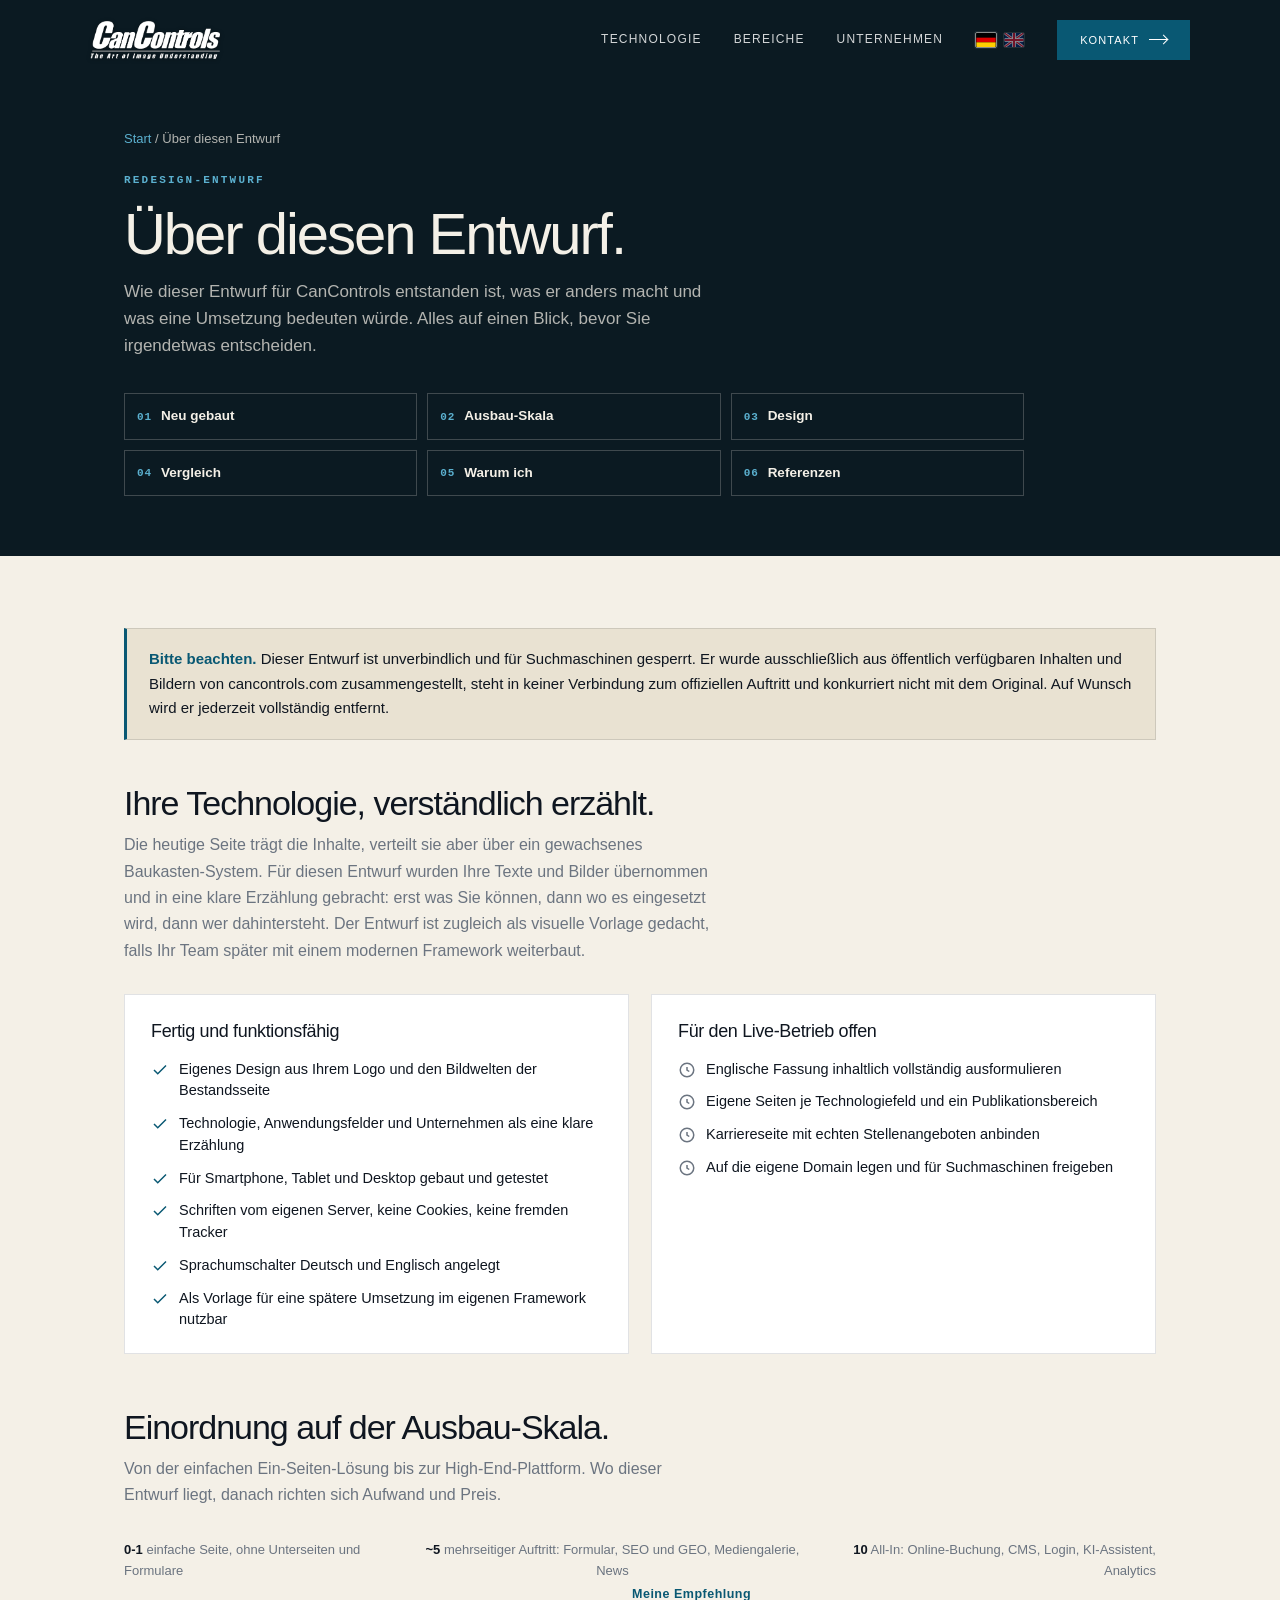
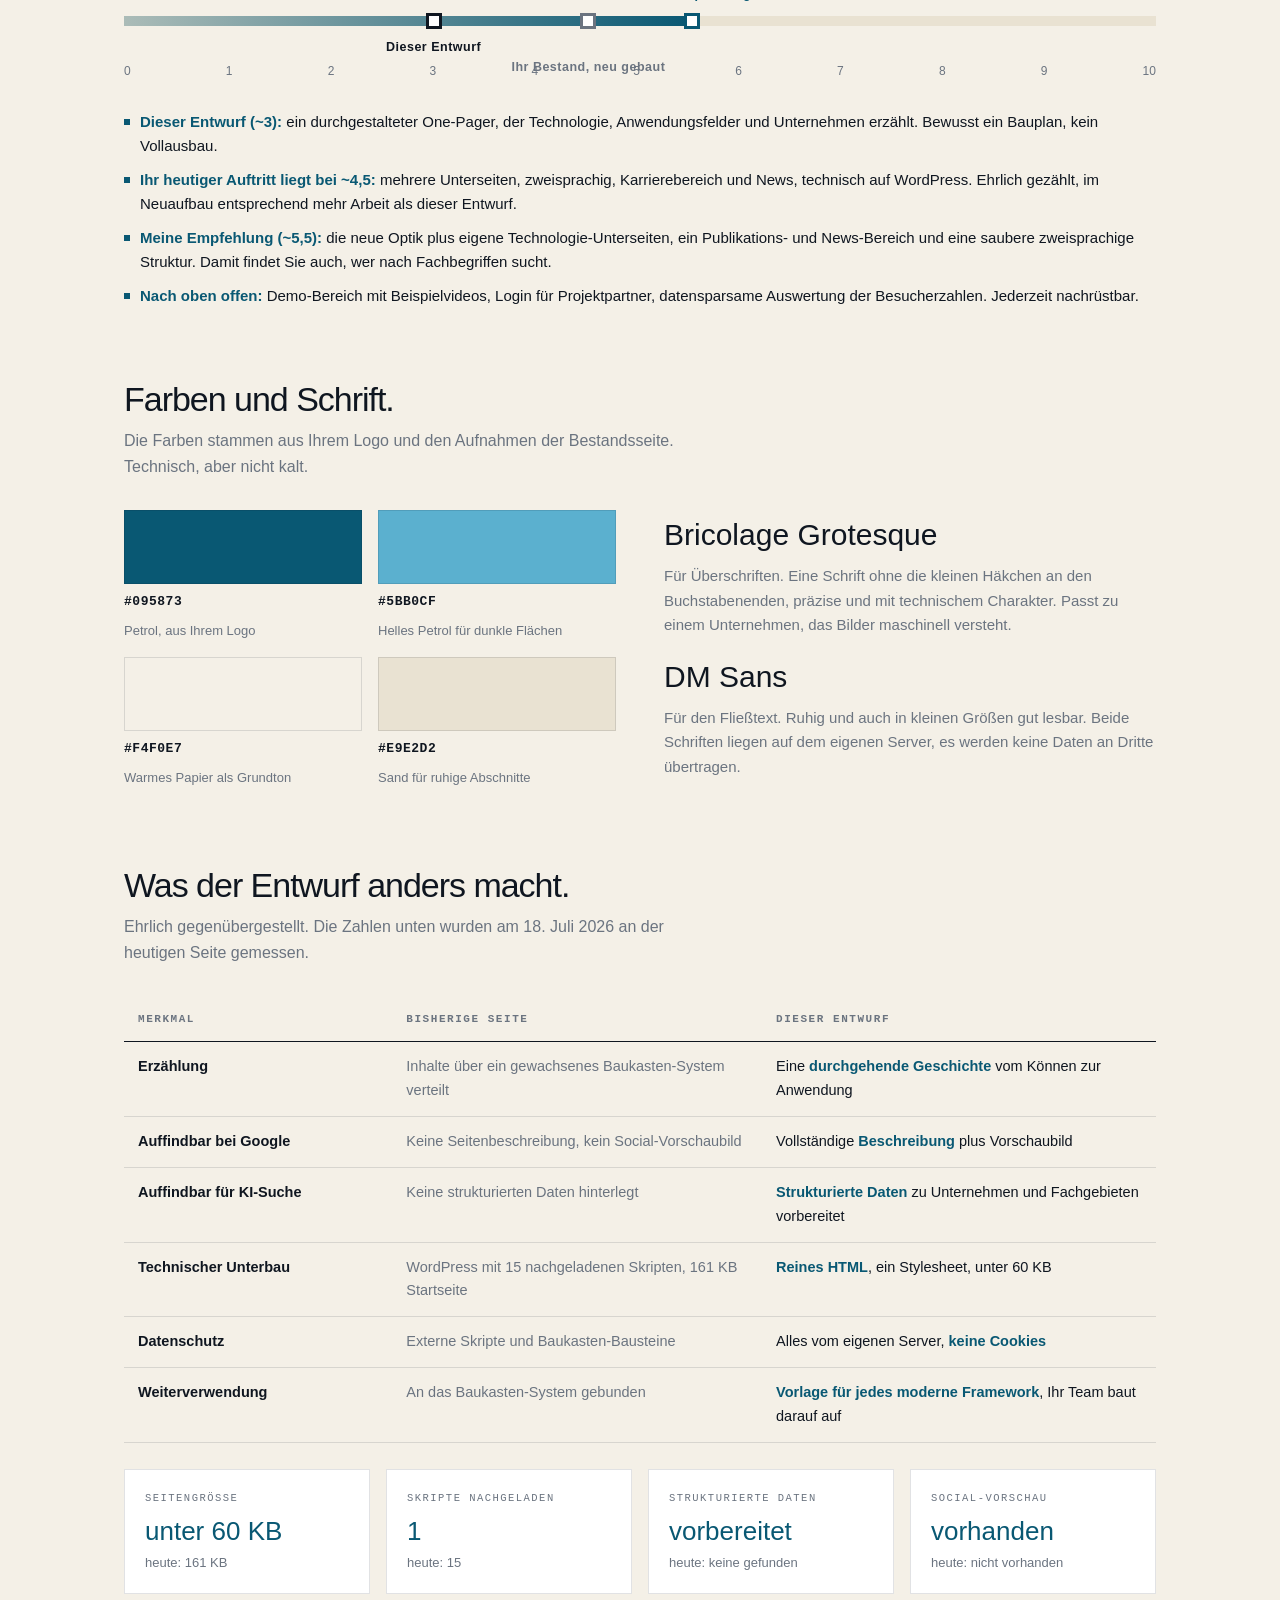
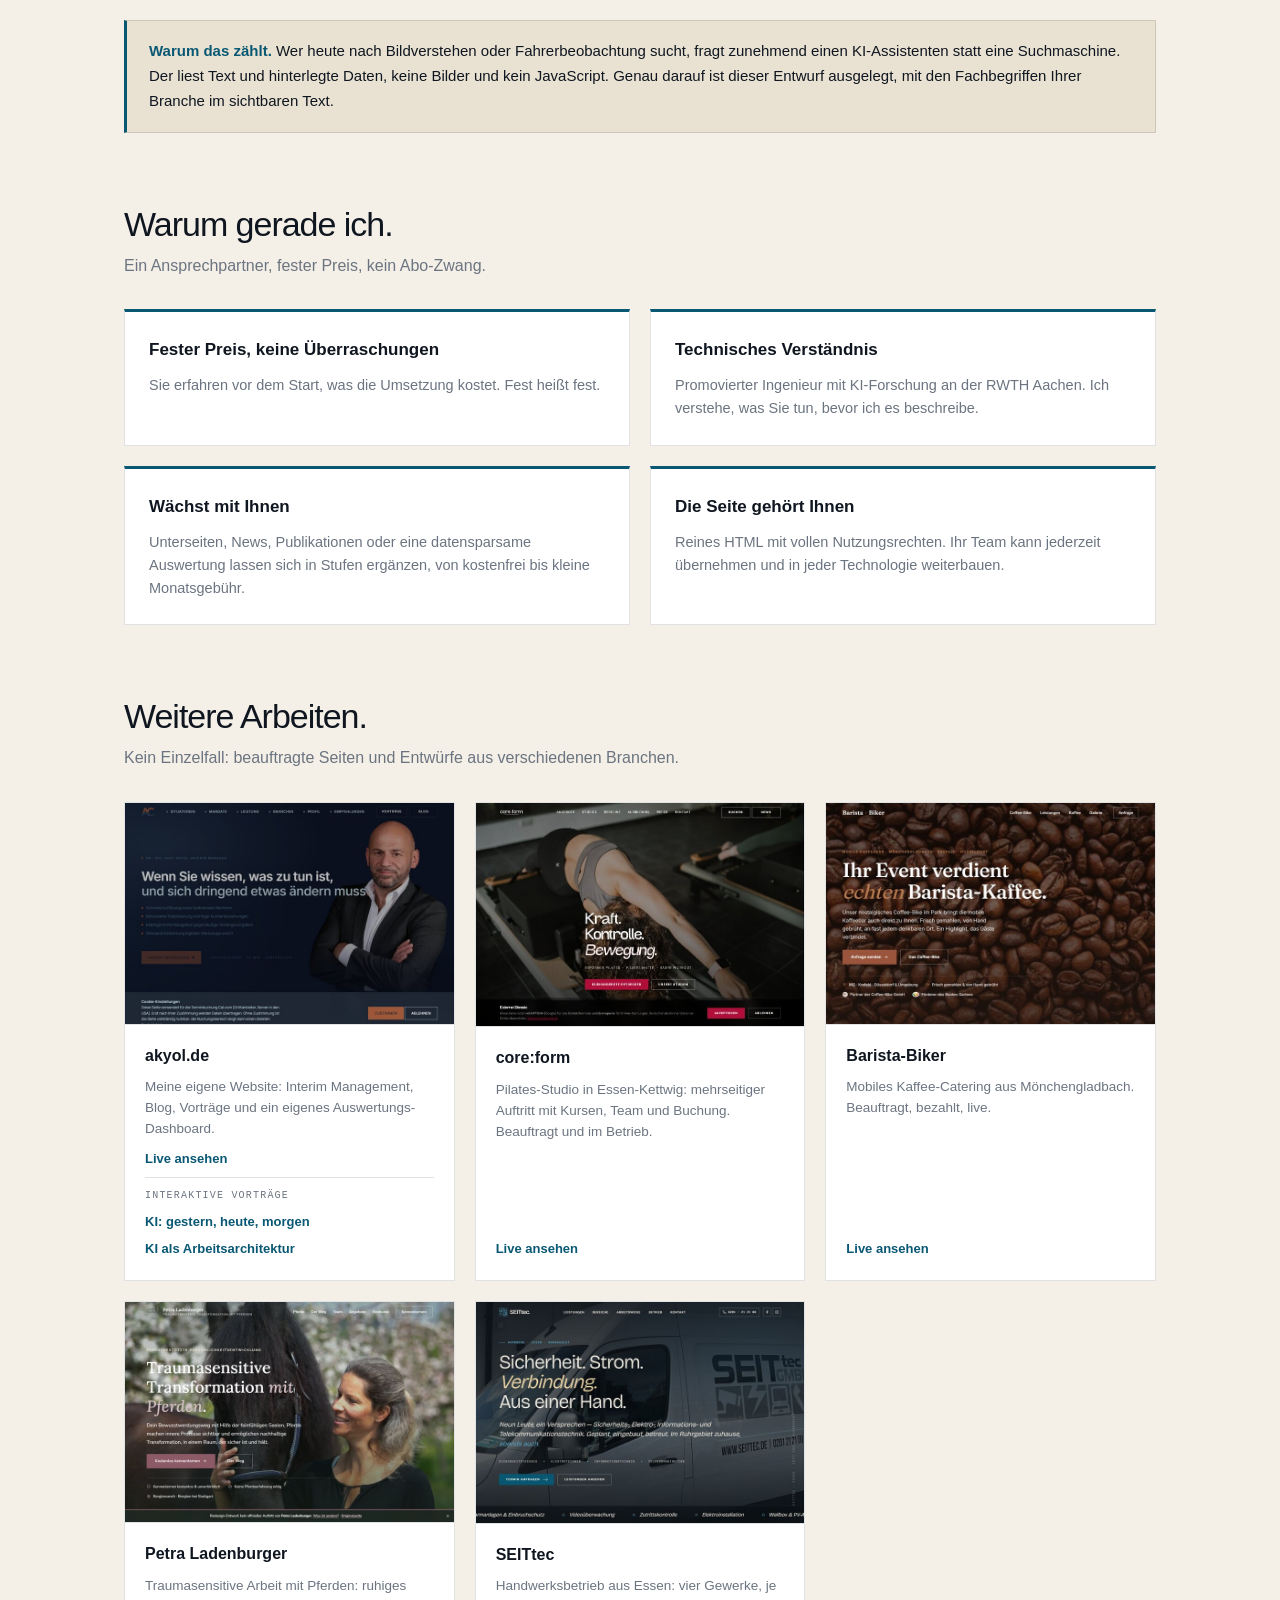
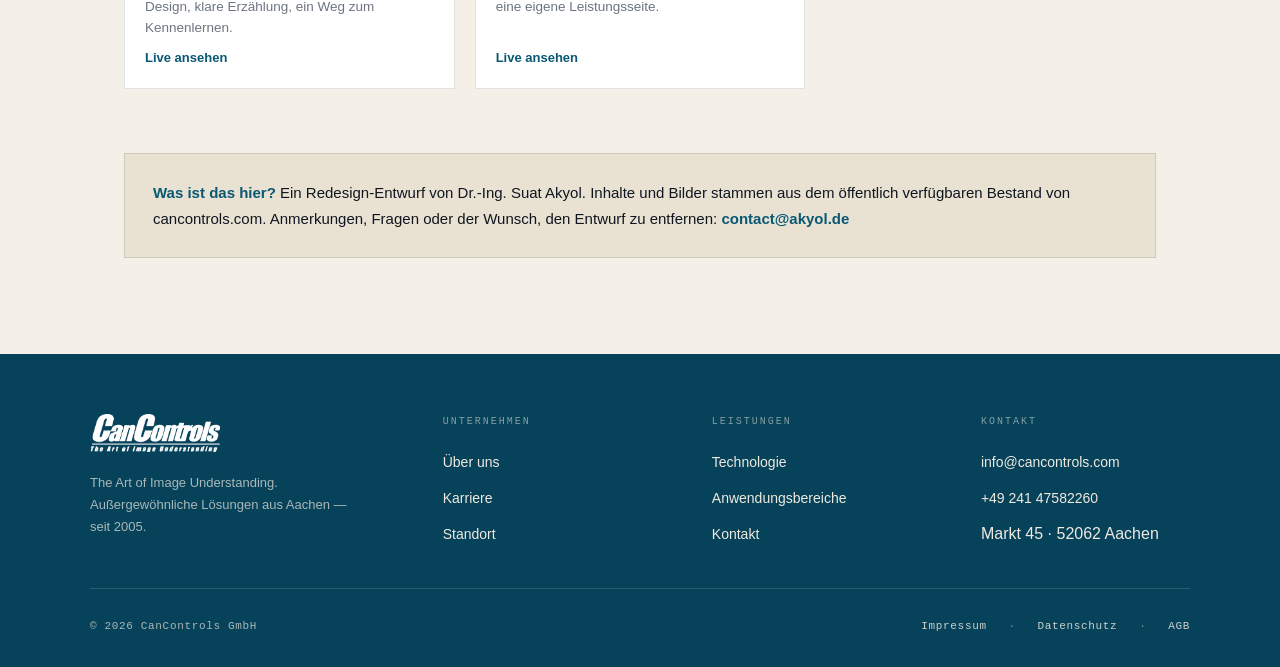
==== hinweise.html @ 99bdf239 "hinweise.html nach Kit-Standard im CanControls-Design; CSS aus index.html nach css/site.css ausgelag" ====
<!doctype html>
<html lang="de">
<head>
<meta charset="utf-8" />
<meta name="viewport" content="width=device-width, initial-scale=1" />
<title>Über diesen Entwurf · CanControls</title>
<meta name="robots" content="noindex, nofollow">
<link rel="icon" type="image/jpeg" href="media/CC-Logo-klein.jpg" />


<link rel="stylesheet" href="css/site.css">

<style>
/* ============================================================
   HINWEISSEITE (Kit-Standard: Demonstrator-Hinweise.md)
   Mini-ToC, Ausbau-Skala, Design-System, Vergleich, Referenzen
   ============================================================ */
.h-sub{background:#0B1A22;color:#F4F0E7;padding:128px 0 60px}
.h-sub__crumb{font-size:13px;color:rgba(244,240,231,.72);margin-bottom:16px}
.h-sub__crumb a{color:#5BB0CF;text-decoration:none}
.h-sub__crumb a:hover{text-decoration:underline}
.h-eyebrow{display:inline-block;font-family:'JetBrains Mono',ui-monospace,monospace;font-size:11px;font-weight:700;letter-spacing:.2em;text-transform:uppercase;color:#5BB0CF;margin-bottom:14px}
.h-sub h1{font-family:'Bricolage Grotesque',sans-serif;font-size:clamp(34px,5vw,58px);line-height:1.04;margin:0 0 14px;color:#F4F0E7}
.h-sub__lede{font-size:17px;line-height:1.6;color:rgba(244,240,231,.72);max-width:62ch;margin:0}
.toc{display:grid;grid-template-columns:repeat(3,1fr);gap:10px;margin-top:34px;max-width:900px}
.toc a{display:flex;align-items:center;gap:9px;border:1px solid rgba(244,240,231,.22);color:#F4F0E7;text-decoration:none;font-size:13.5px;font-weight:600;padding:11px 12px;transition:background .3s ease,border-color .3s ease}
.toc a:hover{background:rgba(255,255,255,.08);border-color:#5BB0CF}
.toc .num{font-family:'JetBrains Mono',ui-monospace,monospace;color:#5BB0CF;font-size:11px;font-weight:700;letter-spacing:.08em}
.toc-top{position:fixed;right:22px;bottom:74px;z-index:90;width:46px;height:46px;background:#0B1A22;border:1px solid rgba(244,240,231,.22);color:#fff;cursor:pointer;display:flex;align-items:center;justify-content:center;opacity:0;pointer-events:none;transition:opacity .3s ease}
.toc-top.show{opacity:1;pointer-events:auto}
.toc-top:hover{background:#095873}
.toc-top svg{width:18px;height:18px}

.h-body{background:#F4F0E7;padding:72px 0 96px}
.h-sec{max-width:1080px;margin:0 auto;padding:0 24px}
.h-sec + .h-sec{margin-top:72px}
.h-sec__head{font-family:'Bricolage Grotesque',sans-serif;font-size:clamp(24px,3.4vw,34px);line-height:1.12;color:#0F1620;margin:0 0 10px}
.h-sec__lede{color:#6B7480;max-width:66ch;margin:0 0 30px;line-height:1.65}
.note-box{border:1px solid rgba(15,22,32,.12);border-left:3px solid #095873;background:#E9E2D2;padding:18px 22px;font-size:15px;line-height:1.65;color:#0F1620}
.note-box b{color:#095873}

.h-cards{display:grid;grid-template-columns:1fr 1fr;gap:22px;margin-top:28px}
.h-card{background:#fff;border:1px solid rgba(15,22,32,.12);padding:26px 26px 22px}
.h-card h3{font-family:'Bricolage Grotesque',sans-serif;font-size:18px;color:#0F1620;margin:0 0 16px}
.chk{list-style:none;margin:0;padding:0;display:flex;flex-direction:column;gap:11px;font-size:14.5px;line-height:1.5;color:#0F1620}
.chk li{display:flex;gap:10px;align-items:flex-start}
.chk svg{flex:none;width:18px;height:18px;margin-top:2px}
.chk .ok{color:#095873}
.chk .todo{color:#6B7480}

/* Ausbau-Skala */
.scale{margin-top:54px}
.scale__caps{display:flex;justify-content:space-between;gap:14px;font-size:13px;color:#6B7480;margin-bottom:14px}
.scale__caps .mid{text-align:center}
.scale__caps .end{text-align:right}
.scale__caps b{color:#0F1620}
.scale__track{position:relative;height:10px;background:#E9E2D2;margin:34px 0 6px}
.scale__fill{position:absolute;left:0;top:0;bottom:0;background:linear-gradient(90deg,rgba(9,88,115,.28),#095873)}
.scale__mk{position:absolute;top:50%}
.scale__mk i{position:absolute;left:0;top:0;transform:translate(-50%,-50%);width:16px;height:16px;background:#fff;border:3px solid #0F1620}
.scale__mk--rec i{border-color:#095873}
.scale__lab{position:absolute;left:0;transform:translateX(-50%);white-space:nowrap;font-size:12.5px;font-weight:700;letter-spacing:.04em}
.scale__mk--now .scale__lab{top:16px;color:#0F1620}
.scale__mk--ist .scale__lab{top:36px;color:#6B7480}
.scale__mk--rec .scale__lab{bottom:16px;color:#095873}
.scale__nums{display:flex;justify-content:space-between;font-size:12px;color:#6B7480;margin-top:36px}
.scale__why{list-style:none;margin:28px 0 0;padding:0;display:flex;flex-direction:column;gap:10px;font-size:15px;line-height:1.6;color:#0F1620}
.scale__why li{padding-left:16px;position:relative}
.scale__why li::before{content:"";position:absolute;left:0;top:.62em;width:6px;height:6px;background:#095873}
.scale__why b{color:#095873}

/* Design-System */
.ds{display:grid;grid-template-columns:1fr 1fr;gap:48px;align-items:start}
.ds__sw{display:grid;grid-template-columns:1fr 1fr;gap:16px}
.ds__c{display:flex;flex-direction:column;gap:7px;font-size:13px}
.ds__chip{height:74px;border:1px solid rgba(15,22,32,.12)}
.ds__c .hex{font-family:'JetBrains Mono',ui-monospace,monospace;font-weight:700;color:#0F1620;letter-spacing:.04em}
.ds__c .nm{color:#6B7480}
.ds__type p{margin:0 0 14px;color:#6B7480;line-height:1.65;font-size:15px}
.ds__type .spec{font-family:'Bricolage Grotesque',sans-serif;font-size:30px;color:#0F1620;margin-bottom:4px}

/* Vergleichstabelle */
.cmp{width:100%;border-collapse:collapse;margin-top:8px;font-size:14.5px}
.cmp th,.cmp td{text-align:left;padding:13px 14px;border-bottom:1px solid rgba(15,22,32,.12);vertical-align:top}
.cmp thead th{font-family:'JetBrains Mono',ui-monospace,monospace;font-size:11px;letter-spacing:.14em;text-transform:uppercase;color:#6B7480;border-bottom:1px solid #0F1620}
.cmp td:first-child{font-weight:700;color:#0F1620;width:26%}
.cmp .alt{color:#6B7480}
.cmp .neu{color:#0F1620}
.cmp .neu b{color:#095873}

/* Metriken */
.metrics{display:grid;grid-template-columns:repeat(4,1fr);gap:16px;margin-top:26px}
.metric{background:#fff;border:1px solid rgba(15,22,32,.12);padding:20px}
.metric .lbl{font-family:'JetBrains Mono',ui-monospace,monospace;font-size:10.5px;letter-spacing:.14em;text-transform:uppercase;color:#6B7480;margin-bottom:10px}
.metric .val{font-family:'Bricolage Grotesque',sans-serif;font-size:26px;color:#095873;line-height:1.1}
.metric .old{font-size:13px;color:#6B7480;margin-top:6px}

/* Warum ich */
.why{display:grid;grid-template-columns:repeat(2,1fr);gap:20px;margin-top:26px}
.why__c{background:#fff;border:1px solid rgba(15,22,32,.12);border-top:3px solid #095873;padding:24px}
.why__c h4{font-family:'Bricolage Grotesque',sans-serif;font-size:17px;color:#0F1620;margin:0 0 10px}
.why__c p{margin:0;font-size:14.5px;line-height:1.6;color:#6B7480}

/* Referenz-Riege */
.refs{display:grid;grid-template-columns:repeat(3,1fr);gap:20px;margin-top:26px}
.ref{background:#fff;border:1px solid rgba(15,22,32,.12);display:flex;flex-direction:column;overflow:hidden}
.ref__shot{display:block;width:100%;height:auto;border-bottom:1px solid rgba(15,22,32,.12)}
.ref__body{padding:18px 20px 20px;display:flex;flex-direction:column;gap:8px;flex:1}
.ref__body h4{font-family:'Bricolage Grotesque',sans-serif;font-size:16px;color:#0F1620;margin:0}
.ref__body p{margin:0;font-size:13.5px;line-height:1.55;color:#6B7480;flex:1}
.ref__body a{font-size:13px;font-weight:700;color:#095873;text-decoration:none}
.ref__body a:hover{text-decoration:underline}
.ref__extra{border-top:1px solid rgba(15,22,32,.12);padding-top:10px;display:flex;flex-direction:column;gap:6px}
.ref__extra .lbl{font-family:'JetBrains Mono',ui-monospace,monospace;font-size:10px;letter-spacing:.12em;text-transform:uppercase;color:#6B7480}

.h-end{margin-top:64px;border:1px solid rgba(15,22,32,.12);background:#E9E2D2;padding:26px 28px;font-size:15px;line-height:1.7;color:#0F1620}
.h-end b{color:#095873}
.h-end a{color:#095873;font-weight:700}

@media(max-width:860px){
  .toc{grid-template-columns:1fr 1fr}
  .h-cards,.ds,.why{grid-template-columns:1fr}
  .metrics{grid-template-columns:1fr 1fr}
  .refs{grid-template-columns:1fr}
  .scale__caps{flex-direction:column;gap:5px}
  .scale__caps .mid,.scale__caps .end{text-align:left}
  .cmp{font-size:13.5px}
  .cmp td:first-child{width:34%}
}
</style>
</head>
<body data-screen-label="CanControls Home">

<a class="skip-link" href="#main">Zum Inhalt springen</a>

<!-- ============ NAV ============ -->
<header class="nav" id="nav" role="banner">
  <div class="nav__inner">
    <a class="nav__brand" href="#top" aria-label="CanControls Startseite">
      <img src="media/CCLogo.png" alt="CanControls" />
    </a>
    <nav class="nav__links" aria-label="Hauptnavigation">
      <a href="#technologie">Technologie</a>
      <a href="#bereiche">Bereiche</a>
      <a href="#unternehmen">Unternehmen</a>
      <span class="nav__lang">
        <button type="button" class="nav__flag is-active" aria-pressed="true" aria-label="Deutsch">
          <svg viewBox="0 0 22 16" aria-hidden="true"><rect width="22" height="16" fill="#000"/><rect y="5.33" width="22" height="5.34" fill="#DD0000"/><rect y="10.67" width="22" height="5.33" fill="#FFCE00"/></svg>
        </button>
        <button type="button" class="nav__flag" aria-pressed="false" aria-label="English">
          <svg viewBox="0 0 22 16" aria-hidden="true"><defs><clipPath id="gb-d"><rect width="22" height="16"/></clipPath></defs><g clip-path="url(#gb-d)"><rect width="22" height="16" fill="#012169"/><path d="M0 0 L22 16 M22 0 L0 16" stroke="#fff" stroke-width="3"/><path d="M0 0 L22 16 M22 0 L0 16" stroke="#C8102E" stroke-width="1.6"/><path d="M11 0 V16 M0 8 H22" stroke="#fff" stroke-width="4"/><path d="M11 0 V16 M0 8 H22" stroke="#C8102E" stroke-width="2.4"/></g></svg>
        </button>
      </span>
      <a class="btn btn--accent nav__cta-btn" href="#kontakt">Kontakt <span class="btn__arrow" aria-hidden="true"></span></a>
    </nav>
    <button class="nav__burger" id="burger" aria-label="Menü öffnen" aria-expanded="false" aria-controls="mobile-menu">
      <span></span><span></span><span></span>
    </button>
  </div>
</header>

<!-- mobile menu -->
<aside class="nav__mobile" id="mobile-menu" aria-hidden="true">
  <div class="nav__mobile-body">
    <nav class="nav__mobile-links" aria-label="Mobile Navigation">
      <a href="#technologie"><span class="nav__mobile-no">01</span><span class="nav__mobile-lbl">Technologie</span></a>
      <a href="#bereiche"><span class="nav__mobile-no">02</span><span class="nav__mobile-lbl">Bereiche</span></a>
      <a href="#unternehmen"><span class="nav__mobile-no">03</span><span class="nav__mobile-lbl">Unternehmen</span></a>
      <a href="#kontakt"><span class="nav__mobile-no">04</span><span class="nav__mobile-lbl">Kontakt</span></a>
    </nav>
    <div class="nav__mobile-meta">
      <a href="mailto:info@cancontrols.com" class="nav__mobile-icon" aria-label="E-Mail an info@cancontrols.com">
        <svg viewBox="0 0 24 24" fill="none" stroke="currentColor" stroke-width="1.5" stroke-linecap="square" stroke-linejoin="miter" aria-hidden="true">
          <rect x="3" y="5" width="18" height="14"/>
          <polyline points="3 5 12 13 21 5"/>
        </svg>
      </a>
      <a href="tel:+4924147582260" class="nav__mobile-icon" aria-label="Anruf +49 241 47582260">
        <svg viewBox="0 0 24 24" fill="none" stroke="currentColor" stroke-width="1.5" stroke-linecap="square" stroke-linejoin="miter" aria-hidden="true">
          <path d="M5 3h4l2 5-3 2c1 3 3 5 6 6l2-3 5 2v4c0 1-1 2-2 2C9 21 3 15 3 5c0-1 1-2 2-2z"/>
        </svg>
      </a>
      <button type="button" class="nav__mobile-flag is-active" aria-pressed="true" aria-label="Deutsch">
        <svg viewBox="0 0 22 16" aria-hidden="true"><rect width="22" height="16" fill="#000"/><rect y="5.33" width="22" height="5.34" fill="#DD0000"/><rect y="10.67" width="22" height="5.33" fill="#FFCE00"/></svg>
      </button>
      <button type="button" class="nav__mobile-flag" aria-pressed="false" aria-label="English">
        <svg viewBox="0 0 22 16" aria-hidden="true"><defs><clipPath id="gb-m"><rect width="22" height="16"/></clipPath></defs><g clip-path="url(#gb-m)"><rect width="22" height="16" fill="#012169"/><path d="M0 0 L22 16 M22 0 L0 16" stroke="#fff" stroke-width="3"/><path d="M0 0 L22 16 M22 0 L0 16" stroke="#C8102E" stroke-width="1.6"/><path d="M11 0 V16 M0 8 H22" stroke="#fff" stroke-width="4"/><path d="M11 0 V16 M0 8 H22" stroke="#C8102E" stroke-width="2.4"/></g></svg>
      </button>
    </div>
    <div class="nav__mobile-art" aria-hidden="true">
      <img src="media/Gesichtsanalyse.jpg" alt="" />
      <div class="nav__mobile-art__overlay"></div>
      <div class="nav__mobile-art__caption">
        <span class="nav__mobile-art__label">Aachen · seit 2005</span>
        <span class="nav__mobile-art__tagline">The Art of<br/><em>Image Understanding.</em></span>
      </div>
    </div>
  </div>
</aside>

<main id="main">

<section class="h-sub">
  <div class="h-sec">
    <p class="h-sub__crumb"><a href="index.html">Start</a> / Über diesen Entwurf</p>
    <span class="h-eyebrow">Redesign-Entwurf</span>
    <h1>Über diesen Entwurf.</h1>
    <p class="h-sub__lede">Wie dieser Entwurf für CanControls entstanden ist, was er anders macht und was eine Umsetzung bedeuten würde. Alles auf einen Blick, bevor Sie irgendetwas entscheiden.</p>
    <nav class="toc" aria-label="Inhalt dieser Seite">
        <a href="#neu"><span class="num">01</span>Neu gebaut</a>
        <a href="#skala"><span class="num">02</span>Ausbau-Skala</a>
        <a href="#design"><span class="num">03</span>Design</a>
        <a href="#vergleich"><span class="num">04</span>Vergleich</a>
        <a href="#warum"><span class="num">05</span>Warum ich</a>
        <a href="#referenzen"><span class="num">06</span>Referenzen</a>
    </nav>
  </div>
</section>

<div class="h-body">

  <section class="h-sec" id="neu" style="scroll-margin-top:90px">
    <div class="note-box" style="margin-bottom:44px">
      <b>Bitte beachten.</b> Dieser Entwurf ist unverbindlich und für Suchmaschinen gesperrt. Er wurde ausschließlich aus öffentlich verfügbaren Inhalten und Bildern von cancontrols.com zusammengestellt, steht in keiner Verbindung zum offiziellen Auftritt und konkurriert nicht mit dem Original. Auf Wunsch wird er jederzeit vollständig entfernt.
    </div>

    <h2 class="h-sec__head">Ihre Technologie, verständlich erzählt.</h2>
    <p class="h-sec__lede">Die heutige Seite trägt die Inhalte, verteilt sie aber über ein gewachsenes Baukasten-System. Für diesen Entwurf wurden Ihre Texte und Bilder übernommen und in eine klare Erzählung gebracht: erst was Sie können, dann wo es eingesetzt wird, dann wer dahintersteht. Der Entwurf ist zugleich als visuelle Vorlage gedacht, falls Ihr Team später mit einem modernen Framework weiterbaut.</p>

    <div class="h-cards">
      <div class="h-card">
        <h3>Fertig und funktionsfähig</h3>
        <ul class="chk">
            <li><svg class="ok" viewBox="0 0 24 24" fill="none" stroke="currentColor" stroke-width="2"><path d="M20 6L9 17l-5-5"/></svg>Eigenes Design aus Ihrem Logo und den Bildwelten der Bestandsseite</li>
            <li><svg class="ok" viewBox="0 0 24 24" fill="none" stroke="currentColor" stroke-width="2"><path d="M20 6L9 17l-5-5"/></svg>Technologie, Anwendungsfelder und Unternehmen als eine klare Erzählung</li>
            <li><svg class="ok" viewBox="0 0 24 24" fill="none" stroke="currentColor" stroke-width="2"><path d="M20 6L9 17l-5-5"/></svg>Für Smartphone, Tablet und Desktop gebaut und getestet</li>
            <li><svg class="ok" viewBox="0 0 24 24" fill="none" stroke="currentColor" stroke-width="2"><path d="M20 6L9 17l-5-5"/></svg>Schriften vom eigenen Server, keine Cookies, keine fremden Tracker</li>
            <li><svg class="ok" viewBox="0 0 24 24" fill="none" stroke="currentColor" stroke-width="2"><path d="M20 6L9 17l-5-5"/></svg>Sprachumschalter Deutsch und Englisch angelegt</li>
            <li><svg class="ok" viewBox="0 0 24 24" fill="none" stroke="currentColor" stroke-width="2"><path d="M20 6L9 17l-5-5"/></svg>Als Vorlage für eine spätere Umsetzung im eigenen Framework nutzbar</li>
        </ul>
      </div>
      <div class="h-card">
        <h3>Für den Live-Betrieb offen</h3>
        <ul class="chk">
            <li><svg class="todo" viewBox="0 0 24 24" fill="none" stroke="currentColor" stroke-width="2"><circle cx="12" cy="12" r="9"/><path d="M12 8v4l3 2"/></svg>Englische Fassung inhaltlich vollständig ausformulieren</li>
            <li><svg class="todo" viewBox="0 0 24 24" fill="none" stroke="currentColor" stroke-width="2"><circle cx="12" cy="12" r="9"/><path d="M12 8v4l3 2"/></svg>Eigene Seiten je Technologiefeld und ein Publikationsbereich</li>
            <li><svg class="todo" viewBox="0 0 24 24" fill="none" stroke="currentColor" stroke-width="2"><circle cx="12" cy="12" r="9"/><path d="M12 8v4l3 2"/></svg>Karriereseite mit echten Stellenangeboten anbinden</li>
            <li><svg class="todo" viewBox="0 0 24 24" fill="none" stroke="currentColor" stroke-width="2"><circle cx="12" cy="12" r="9"/><path d="M12 8v4l3 2"/></svg>Auf die eigene Domain legen und für Suchmaschinen freigeben</li>
        </ul>
      </div>
    </div>

    <div class="scale" id="skala" style="scroll-margin-top:90px">
      <h2 class="h-sec__head">Einordnung auf der Ausbau-Skala.</h2>
      <p class="h-sec__lede">Von der einfachen Ein-Seiten-Lösung bis zur High-End-Plattform. Wo dieser Entwurf liegt, danach richten sich Aufwand und Preis.</p>
      <div class="scale__caps">
        <span><b>0-1</b> einfache Seite, ohne Unterseiten und Formulare</span>
        <span class="mid"><b>~5</b> mehrseitiger Auftritt: Formular, SEO und GEO, Mediengalerie, News</span>
        <span class="end"><b>10</b> All-In: Online-Buchung, CMS, Login, KI-Assistent, Analytics</span>
      </div>
      <div class="scale__track">
        <div class="scale__fill" style="width:55%"></div>
        <div class="scale__mk scale__mk--now" style="left:30%"><i></i><span class="scale__lab">Dieser Entwurf</span></div>
        <div class="scale__mk scale__mk--ist" style="left:45%"><i style="border-color:#6B7480"></i><span class="scale__lab">Ihr Bestand, neu gebaut</span></div>
        <div class="scale__mk scale__mk--rec" style="left:55%"><i></i><span class="scale__lab">Meine Empfehlung</span></div>
      </div>
      <div class="scale__nums"><span>0</span><span>1</span><span>2</span><span>3</span><span>4</span><span>5</span><span>6</span><span>7</span><span>8</span><span>9</span><span>10</span></div>
      <ul class="scale__why">
        <li><b>Dieser Entwurf (~3):</b> ein durchgestalteter One-Pager, der Technologie, Anwendungsfelder und Unternehmen erzählt. Bewusst ein Bauplan, kein Vollausbau.</li>
        <li><b>Ihr heutiger Auftritt liegt bei ~4,5:</b> mehrere Unterseiten, zweisprachig, Karrierebereich und News, technisch auf WordPress. Ehrlich gezählt, im Neuaufbau entsprechend mehr Arbeit als dieser Entwurf.</li>
        <li><b>Meine Empfehlung (~5,5):</b> die neue Optik plus eigene Technologie-Unterseiten, ein Publikations- und News-Bereich und eine saubere zweisprachige Struktur. Damit findet Sie auch, wer nach Fachbegriffen sucht.</li>
        <li><b>Nach oben offen:</b> Demo-Bereich mit Beispielvideos, Login für Projektpartner, datensparsame Auswertung der Besucherzahlen. Jederzeit nachrüstbar.</li>
      </ul>
    </div>
  </section>

  <section class="h-sec" id="design" style="scroll-margin-top:90px">
    <h2 class="h-sec__head">Farben und Schrift.</h2>
    <p class="h-sec__lede">Die Farben stammen aus Ihrem Logo und den Aufnahmen der Bestandsseite. Technisch, aber nicht kalt.</p>
    <div class="ds">
      <div class="ds__sw">
          <div class="ds__c"><span class="ds__chip" style="background:#095873"></span><span class="hex">#095873</span><span class="nm">Petrol, aus Ihrem Logo</span></div>
          <div class="ds__c"><span class="ds__chip" style="background:#5BB0CF"></span><span class="hex">#5BB0CF</span><span class="nm">Helles Petrol für dunkle Flächen</span></div>
          <div class="ds__c"><span class="ds__chip" style="background:#F4F0E7"></span><span class="hex">#F4F0E7</span><span class="nm">Warmes Papier als Grundton</span></div>
          <div class="ds__c"><span class="ds__chip" style="background:#E9E2D2"></span><span class="hex">#E9E2D2</span><span class="nm">Sand für ruhige Abschnitte</span></div>
      </div>
      <div class="ds__type">
        <div class="spec">Bricolage Grotesque</div>
        <p>Für Überschriften. Eine Schrift ohne die kleinen Häkchen an den Buchstabenenden, präzise und mit technischem Charakter. Passt zu einem Unternehmen, das Bilder maschinell versteht.</p>
        <div class="spec" style="font-family:'DM Sans',sans-serif">DM Sans</div>
        <p>Für den Fließtext. Ruhig und auch in kleinen Größen gut lesbar. Beide Schriften liegen auf dem eigenen Server, es werden keine Daten an Dritte übertragen.</p>
      </div>
    </div>
  </section>

  <section class="h-sec" id="vergleich" style="scroll-margin-top:90px">
    <h2 class="h-sec__head">Was der Entwurf anders macht.</h2>
    <p class="h-sec__lede">Ehrlich gegenübergestellt. Die Zahlen unten wurden am 18. Juli 2026 an der heutigen Seite gemessen.</p>
    <table class="cmp">
      <thead><tr><th>Merkmal</th><th>Bisherige Seite</th><th>Dieser Entwurf</th></tr></thead>
      <tbody>
            <tr><td>Erzählung</td><td class="alt">Inhalte über ein gewachsenes Baukasten-System verteilt</td><td class="neu">Eine <b>durchgehende Geschichte</b> vom Können zur Anwendung</td></tr>
            <tr><td>Auffindbar bei Google</td><td class="alt">Keine Seitenbeschreibung, kein Social-Vorschaubild</td><td class="neu">Vollständige <b>Beschreibung</b> plus Vorschaubild</td></tr>
            <tr><td>Auffindbar für KI-Suche</td><td class="alt">Keine strukturierten Daten hinterlegt</td><td class="neu"><b>Strukturierte Daten</b> zu Unternehmen und Fachgebieten vorbereitet</td></tr>
            <tr><td>Technischer Unterbau</td><td class="alt">WordPress mit 15 nachgeladenen Skripten, 161 KB Startseite</td><td class="neu"><b>Reines HTML</b>, ein Stylesheet, unter 60 KB</td></tr>
            <tr><td>Datenschutz</td><td class="alt">Externe Skripte und Baukasten-Bausteine</td><td class="neu">Alles vom eigenen Server, <b>keine Cookies</b></td></tr>
            <tr><td>Weiterverwendung</td><td class="alt">An das Baukasten-System gebunden</td><td class="neu"><b>Vorlage für jedes moderne Framework</b>, Ihr Team baut darauf auf</td></tr>
      </tbody>
    </table>
    <div class="metrics">
          <div class="metric"><div class="lbl">Seitengröße</div><div class="val">unter 60 KB</div><div class="old">heute: 161 KB</div></div>
          <div class="metric"><div class="lbl">Skripte nachgeladen</div><div class="val">1</div><div class="old">heute: 15</div></div>
          <div class="metric"><div class="lbl">Strukturierte Daten</div><div class="val">vorbereitet</div><div class="old">heute: keine gefunden</div></div>
          <div class="metric"><div class="lbl">Social-Vorschau</div><div class="val">vorhanden</div><div class="old">heute: nicht vorhanden</div></div>
    </div>
    <div class="note-box" style="margin-top:26px">
      <b>Warum das zählt.</b> Wer heute nach Bildverstehen oder Fahrerbeobachtung sucht, fragt zunehmend einen KI-Assistenten statt eine Suchmaschine. Der liest Text und hinterlegte Daten, keine Bilder und kein JavaScript. Genau darauf ist dieser Entwurf ausgelegt, mit den Fachbegriffen Ihrer Branche im sichtbaren Text.
    </div>
  </section>

  <section class="h-sec" id="warum" style="scroll-margin-top:90px">
    <h2 class="h-sec__head">Warum gerade ich.</h2>
    <p class="h-sec__lede">Ein Ansprechpartner, fester Preis, kein Abo-Zwang.</p>
    <div class="why">
          <div class="why__c"><h4>Fester Preis, keine Überraschungen</h4><p>Sie erfahren vor dem Start, was die Umsetzung kostet. Fest heißt fest.</p></div>
          <div class="why__c"><h4>Technisches Verständnis</h4><p>Promovierter Ingenieur mit KI-Forschung an der RWTH Aachen. Ich verstehe, was Sie tun, bevor ich es beschreibe.</p></div>
          <div class="why__c"><h4>Wächst mit Ihnen</h4><p>Unterseiten, News, Publikationen oder eine datensparsame Auswertung lassen sich in Stufen ergänzen, von kostenfrei bis kleine Monatsgebühr.</p></div>
          <div class="why__c"><h4>Die Seite gehört Ihnen</h4><p>Reines HTML mit vollen Nutzungsrechten. Ihr Team kann jederzeit übernehmen und in jeder Technologie weiterbauen.</p></div>
    </div>
  </section>

  <section class="h-sec" id="referenzen" style="scroll-margin-top:90px">
    <h2 class="h-sec__head">Weitere Arbeiten.</h2>
    <p class="h-sec__lede">Kein Einzelfall: beauftragte Seiten und Entwürfe aus verschiedenen Branchen.</p>
    <div class="refs">
        <div class="ref">
          <img class="ref__shot" src="media/refs/ref-akyol.jpg" alt="Startseite von akyol.de" width="720" height="484" loading="lazy" decoding="async">
          <div class="ref__body">
            <h4>akyol.de</h4>
            <p>Meine eigene Website: Interim Management, Blog, Vorträge und ein eigenes Auswertungs-Dashboard.</p>
            <a href="https://akyol.de/" target="_blank" rel="noopener">Live ansehen</a>
            <div class="ref__extra"><span class="lbl">Interaktive Vorträge</span>
              <a href="https://akyol.de/presentations/ki-gestern-heute-morgen/" target="_blank" rel="noopener">KI: gestern, heute, morgen</a>
              <a href="https://akyol.de/presentations/ki-arbeitsarchitektur/" target="_blank" rel="noopener">KI als Arbeitsarchitektur</a>
            </div>
          </div>
        </div>
        <div class="ref">
          <img class="ref__shot" src="media/refs/ref-coreform.jpg" alt="Startseite von core:form" width="720" height="484" loading="lazy" decoding="async">
          <div class="ref__body">
            <h4>core:form</h4>
            <p>Pilates-Studio in Essen-Kettwig: mehrseitiger Auftritt mit Kursen, Team und Buchung. Beauftragt und im Betrieb.</p>
            <a href="https://www.core-form.de/" target="_blank" rel="noopener">Live ansehen</a>
          </div>
        </div>
        <div class="ref">
          <img class="ref__shot" src="media/refs/ref-barista.jpg" alt="Startseite von Barista-Biker" width="720" height="484" loading="lazy" decoding="async">
          <div class="ref__body">
            <h4>Barista-Biker</h4>
            <p>Mobiles Kaffee-Catering aus Mönchengladbach. Beauftragt, bezahlt, live.</p>
            <a href="https://barista-biker.de/" target="_blank" rel="noopener">Live ansehen</a>
          </div>
        </div>
        <div class="ref">
          <img class="ref__shot" src="media/refs/ref-petra.jpg" alt="Startseite von Petra Ladenburger" width="720" height="484" loading="lazy" decoding="async">
          <div class="ref__body">
            <h4>Petra Ladenburger</h4>
            <p>Traumasensitive Arbeit mit Pferden: ruhiges Design, klare Erzählung, ein Weg zum Kennenlernen.</p>
            <a href="https://suak0903.github.io/petra-pferde/" target="_blank" rel="noopener">Live ansehen</a>
          </div>
        </div>
        <div class="ref">
          <img class="ref__shot" src="media/refs/ref-seitec.jpg" alt="Startseite von SEITtec" width="720" height="484" loading="lazy" decoding="async">
          <div class="ref__body">
            <h4>SEITtec</h4>
            <p>Handwerksbetrieb aus Essen: vier Gewerke, je eine eigene Leistungsseite.</p>
            <a href="https://suak0903.github.io/seitec/" target="_blank" rel="noopener">Live ansehen</a>
          </div>
        </div>
    </div>

    <div class="h-end">
      <b>Was ist das hier?</b> Ein Redesign-Entwurf von Dr.-Ing. Suat Akyol. Inhalte und Bilder stammen aus dem öffentlich verfügbaren Bestand von cancontrols.com. Anmerkungen, Fragen oder der Wunsch, den Entwurf zu entfernen: <a href="mailto:contact@akyol.de">contact@akyol.de</a>
    </div>
  </section>

</div>
</main>

<button class="toc-top" id="tocTop" type="button" aria-label="Nach oben">
  <svg viewBox="0 0 24 24" fill="none" stroke="currentColor" stroke-width="2"><path d="M12 19V5M5 12l7-7 7 7"/></svg>
</button>


<footer class="footer">
  <div class="container">
    <div class="footer__top">
      <div class="footer__brand">
        <img src="media/CCLogo.png" alt="CanControls" style="display:block;height:38px;width:auto;margin-bottom:20px;filter:brightness(0) invert(1)" />
        <p>The Art of Image Understanding. Außergewöhnliche Lösungen aus Aachen — seit 2005.</p>
      </div>
      <div class="footer__col">
        <div class="footer__col-title">Unternehmen</div>
        <ul>
          <li><a href="#unternehmen">Über uns</a></li>
          <li><a href="#stellen">Karriere</a></li>
          <li><a href="#unternehmen">Standort</a></li>
        </ul>
      </div>
      <div class="footer__col">
        <div class="footer__col-title">Leistungen</div>
        <ul>
          <li><a href="#technologie">Technologie</a></li>
          <li><a href="#bereiche">Anwendungsbereiche</a></li>
          <li><a href="#kontakt">Kontakt</a></li>
        </ul>
      </div>
      <div class="footer__col">
        <div class="footer__col-title">Kontakt</div>
        <ul>
          <li><a href="mailto:info@cancontrols.com">info@cancontrols.com</a></li>
          <li><a href="tel:+4924147582260">+49 241 47582260</a></li>
          <li>Markt 45 · 52062 Aachen</li>
        </ul>
      </div>
    </div>
    <div class="footer__bottom">
      <div>© <span id="yr">2025</span> CanControls GmbH</div>
      <div class="footer__legal">
        <a href="#">Impressum</a>
        <a href="#">Datenschutz</a>
        <a href="#">AGB</a>
      </div>
    </div>
  </div>
</footer>

<script>
  // contact form: open mail client pre-filled (prototype-grade — production should POST to backend)
  function cfSubmit(e, form){
    e.preventDefault();
    const d = new FormData(form);
    const body = `${d.get('message')}\n\n--\n${d.get('name')}\n${d.get('email')}`;
    window.location.href = 'mailto:info@cancontrols.com?subject=' + encodeURIComponent(d.get('subject') || 'Anfrage') + '&body=' + encodeURIComponent(body);
    return false;
  }

  // year
  document.getElementById('yr').textContent = new Date().getFullYear();

  const nav = document.getElementById('nav');
  const heroImg = document.querySelector('.hero__img');
  const hero = document.querySelector('.hero');
  const footerEl = document.querySelector('.footer');
  const reduceMotion = window.matchMedia('(prefers-reduced-motion: reduce)').matches;

  // scroll-spy data
  const navLinks = Array.from(document.querySelectorAll('.nav__links a[href^="#"], .nav__mobile-links a[href^="#"]'));
  const linkMap = {};
  navLinks.forEach(a => {
    const id = a.getAttribute('href').slice(1);
    (linkMap[id] = linkMap[id] || []).push(a);
  });
  const trackedIds = Object.keys(linkMap).filter(id => document.getElementById(id));
  function clearActive(){ navLinks.forEach(a => a.classList.remove('is-active')); }
  function updateActive(){
    const y = window.scrollY || 0;
    const heroBottom = hero ? hero.offsetTop + hero.offsetHeight - 120 : 0;
    const footerTop = footerEl ? footerEl.offsetTop - 160 : Infinity;
    if (y < heroBottom || y > footerTop){ clearActive(); return; }
    const trigger = y + Math.min(220, window.innerHeight * 0.35);
    let current = null;
    trackedIds.forEach(id => {
      const top = document.getElementById(id).offsetTop;
      if (top <= trigger) current = id;
    });
    clearActive();
    if (current && linkMap[current]) linkMap[current].forEach(a => a.classList.add('is-active'));
  }

  // nav scroll state + hero parallax
  let ticking = false;
  function onScroll(){
    const y = window.scrollY || 0;
    const t = window.innerWidth >= 1024 ? 100 : 160;
    nav.classList.toggle('scrolled', y > t);
    if (heroImg && !reduceMotion) {
      heroImg.style.transform = 'translate3d(0,' + (y * 0.5) + 'px,0)';
    }
    updateActive();
  }
  function requestTick(){
    if (!ticking){ requestAnimationFrame(() => { onScroll(); ticking = false; }); ticking = true; }
  }
  onScroll();
  window.addEventListener('scroll', requestTick, {passive:true});
  window.addEventListener('resize', onScroll);

  // hero marquee — rAF auto-scroll with touch/drag override.
  // Drag follows finger 1:1, then auto-scroll resumes from current position
  // (no snap-back). Wrapping uses modulo of "half" so duplicates are seamless.
  const marquee = document.getElementById('marquee');
  if (marquee) {
    const track = marquee.querySelector('.hero__marquee-track');
    const reduce = window.matchMedia('(prefers-reduced-motion: reduce)').matches;
    const SPEED = 65;        // px / second (faster than before)
    let pos = 0;             // current translateX, always <= 0
    let half = 0;            // width of one copy
    let lastT = 0;
    let dragging = false;
    let startX = 0, startPos = 0;
    let velocity = 0;        // px/sec, set on release for fling
    let flingT = 0;

    function measure(){
      // half = width of one copy (the track contains exactly 2 identical copies)
      half = track.scrollWidth / 2 || 1;
    }
    measure();
    // re-measure after fonts load and on resize — first measurement before
    // fonts are ready gives wrong width and causes visible overlap
    if (document.fonts && document.fonts.ready){
      document.fonts.ready.then(measure);
    }
    window.addEventListener('load', measure);
    setTimeout(measure, 400);
    setTimeout(measure, 1200);
    window.addEventListener('resize', measure);
    if (window.ResizeObserver){
      const ro = new ResizeObserver(measure);
      ro.observe(track);
    }

    function wrap(p){
      // keep p in (-half, 0]
      if (half <= 0) return p;
      p = p % half;
      if (p > 0) p -= half;
      return p;
    }

    function frame(t){
      if (!lastT) lastT = t;
      const dt = Math.min(0.05, (t - lastT) / 1000);
      lastT = t;
      if (!dragging) {
        let speed = SPEED;
        // fling: blend velocity to SPEED over ~600ms after release
        if (flingT > 0) {
          const k = Math.min(1, (t - flingT) / 600);
          speed = velocity * (1 - k) + (-SPEED) * k;
          // velocity is signed px/sec; SPEED scrolls left = negative direction
          pos += speed * dt;
          if (k >= 1) { flingT = 0; velocity = -SPEED; }
        } else {
          pos -= SPEED * dt;
        }
        pos = wrap(pos);
        track.style.transform = 'translate3d(' + pos + 'px,0,0)';
      }
      if (!reduce) requestAnimationFrame(frame);
    }
    if (!reduce) requestAnimationFrame(frame);

    let lastMoveX = 0, lastMoveT = 0;
    function down(e){
      dragging = true;
      marquee.classList.add('dragging');
      const x = e.touches ? e.touches[0].clientX : e.clientX;
      startX = x; startPos = pos;
      lastMoveX = x; lastMoveT = performance.now();
      velocity = 0; flingT = 0;
    }
    function move(e){
      if (!dragging) return;
      const x = e.touches ? e.touches[0].clientX : e.clientX;
      const now = performance.now();
      const dt = (now - lastMoveT) / 1000;
      if (dt > 0) velocity = (x - lastMoveX) / dt;   // signed px/sec
      lastMoveX = x; lastMoveT = now;

      pos = wrap(startPos + (x - startX));
      track.style.transform = 'translate3d(' + pos + 'px,0,0)';
      if (e.cancelable && Math.abs(x - startX) > 4) e.preventDefault();
    }
    function up(){
      if (!dragging) return;
      dragging = false;
      marquee.classList.remove('dragging');
      // clamp fling velocity
      const max = 1400, min = -1400;
      if (velocity > max) velocity = max;
      if (velocity < min) velocity = min;
      flingT = performance.now();
      lastT = 0;
    }
    marquee.addEventListener('touchstart', down, {passive:true});
    marquee.addEventListener('touchmove',  move, {passive:false});
    marquee.addEventListener('touchend',   up);
    marquee.addEventListener('touchcancel',up);
    marquee.addEventListener('mousedown',  down);
    window.addEventListener('mousemove',   move);
    window.addEventListener('mouseup',     up);
    window.addEventListener('blur',        up);
  }
  const burger = document.getElementById('burger');
  const mobile = document.getElementById('mobile-menu');
  function setMobile(open){
    burger.classList.toggle('open', open);
    mobile.classList.toggle('open', open);
    nav.classList.toggle('mobile-open', open);
    burger.setAttribute('aria-expanded', open ? 'true' : 'false');
    mobile.setAttribute('aria-hidden', open ? 'false' : 'true');
    document.body.style.overflow = open ? 'hidden' : '';
  }
  burger.addEventListener('click', () => setMobile(!mobile.classList.contains('open')));
  mobile.querySelectorAll('a').forEach(a => a.addEventListener('click', () => setMobile(false)));
  document.addEventListener('keydown', e => { if (e.key === 'Escape' && mobile.classList.contains('open')) setMobile(false); });
  document.addEventListener('click', e => {
    if (mobile.classList.contains('open') && !mobile.contains(e.target) && !burger.contains(e.target)) setMobile(false);
  });

  // language flag toggles (visual-only)
  document.querySelectorAll('.nav__flag,.nav__mobile-flag').forEach(b => {
    b.addEventListener('click', () => {
      const peers = b.classList.contains('nav__mobile-flag')
        ? document.querySelectorAll('.nav__mobile-flag')
        : document.querySelectorAll('.nav__flag');
      peers.forEach(p => { p.classList.remove('is-active'); p.setAttribute('aria-pressed','false'); });
      b.classList.add('is-active'); b.setAttribute('aria-pressed','true');
    });
  });
</script>

<script>
(function(){
  var btn=document.getElementById('tocTop');
  if(!btn)return;
  addEventListener('scroll',function(){btn.classList.toggle('show',scrollY>640)},{passive:true});
  btn.addEventListener('click',function(){scrollTo({top:0,behavior:'smooth'})});
})();
</script>
</body>
</html>
---- css/site.css ----
@font-face {
  font-family: 'Bricolage Grotesque';
  src: url('fonts/bricolage-grotesque-latin-opsz-normal.woff2') format('woff2-variations');
  font-weight: 200 800;
  font-style: normal;
  font-display: swap;
}
@font-face {
  font-family: 'DM Sans';
  src: url('fonts/dm-sans-latin-wght-normal.woff2') format('woff2-variations');
  font-weight: 100 1000;
  font-style: normal;
  font-display: swap;
}
@font-face {
  font-family: 'DM Sans';
  src: url('fonts/dm-sans-latin-wght-italic.woff2') format('woff2-variations');
  font-weight: 100 1000;
  font-style: italic;
  font-display: swap;
}
@font-face {
  font-family: 'JetBrains Mono';
  src: url('fonts/jetbrains-mono-latin-wght-normal.woff2') format('woff2-variations');
  font-weight: 100 800;
  font-style: normal;
  font-display: swap;
}

/* ---------- Demo-Leiste (Entwurfs-Hinweis, Muster petra-pferde; 18.07.2026) ---------- */
.demobar{
  position:fixed;bottom:0;left:0;right:0;z-index:1200;
  background:rgba(15,22,32,.93);backdrop-filter:blur(10px);-webkit-backdrop-filter:blur(10px);color:#fff;
  display:flex;align-items:center;justify-content:center;gap:16px;
  padding:12px 46px 12px 18px;font-size:13.5px;line-height:1.5;text-align:center;
  border-top:3px solid #095873;transform:translateY(100%);
  animation:demoin .5s .9s cubic-bezier(.22,1,.36,1) forwards;
}
@keyframes demoin{to{transform:none}}
.demobar a{color:#fff;text-decoration:underline;text-underline-offset:2px;font-weight:700}
.demobar__sep{opacity:.5}
.demobar button{position:absolute;right:12px;background:none;border:0;color:rgba(255,255,255,.55);font-size:22px;line-height:1;cursor:pointer}
.demobar button:hover{color:#fff}
.demobar.hide{display:none}
@media (prefers-reduced-motion: reduce){.demobar{animation:none;transform:none}}


/* ============================================================
   CanControls — Redesign
   Visual language derived from core:form v3 / Pilaform.
   DM Sans + Cormorant Garamond · radius 0 · italic emphasis.
   Brand colours preserved: CanControls teal as accent.
   ============================================================ */

:root{
  /* Brand — core:form petrol (secondary accent in core:form) */
  --accent:#095873;        /* core-form petrol */
  --accent-dark:#06425A;
  --accent-rgb:9,88,115;
  /* brighter petrol for dark contexts (dots, glows, italic emphasis on dark) */
  --accent-on-dark:#5BB0CF;
  --accent-on-dark-rgb:91,176,207;

  /* Surfaces — warm paper, cooler than pilaform */
  --paper:#F4F0E7;
  --paper-rgb:244,240,231;
  --surface:#E9E2D2;        /* warm oat */
  --surface-rgb:233,226,210;
  --surface-deep:#DDD5C3;
  --paper-soft:#FBF8F2;

  --ink:#0F1620;
  --ink-rgb:15,22,32;
  --ink-soft:#2B3340;
  --mute:#6B7480;
  --rule:rgba(15,22,32,.10);
  --rule-soft:rgba(15,22,32,.06);

  /* Dark sections */
  --dark:#0C1218;
  --dark-2:#11181F;
  --on-dark:#EFEAE0;
  --on-dark-rgb:239,234,224;
  --on-dark-mute:rgba(239,234,224,.66);
  --on-dark-rule:rgba(239,234,224,.14);

  /* Type */
  --font-body:'DM Sans','Helvetica Neue',Arial,sans-serif;
  --font-display:'Bricolage Grotesque','DM Sans',sans-serif;
  --font-mono:'JetBrains Mono',ui-monospace,SFMono-Regular,Menlo,monospace;

  --nav-h:80px;
  --container:1180px;
  --pad-x:40px;
}

/* ── reset / globals ── */
*,*::before,*::after{box-sizing:border-box;margin:0;padding:0;-webkit-tap-highlight-color:transparent;min-width:0}
html,body{overflow-x:hidden}
html{scroll-behavior:smooth;overflow-x:hidden}
body{
  font-family:var(--font-body);
  background:var(--paper);color:var(--ink);
  font-size:16px;line-height:1.65;
  -webkit-font-smoothing:antialiased;text-rendering:optimizeLegibility;
  overflow-x:hidden;
}
img,svg{display:block;max-width:100%;height:auto}
a{color:inherit;text-decoration:none}
button{font-family:inherit;background:none;border:0;cursor:pointer;color:inherit}
section[id]{scroll-margin-top:var(--nav-h)}
::selection{background:rgba(var(--accent-rgb),.16);color:var(--ink)}
::-webkit-scrollbar{width:10px;height:10px}
::-webkit-scrollbar-track{background:transparent}
::-webkit-scrollbar-thumb{background:var(--accent);border-radius:0}
:focus{outline:0}
:focus-visible{outline:2px solid var(--accent);outline-offset:3px}

/* skip link */
.skip-link{
  position:fixed;top:-60px;left:16px;z-index:1000;
  background:var(--ink);color:var(--paper);
  padding:10px 16px;font-size:12px;letter-spacing:.1em;text-transform:uppercase;
  transition:top .2s;
}
.skip-link:focus-visible{top:16px;outline:2px solid var(--accent);outline-offset:3px}

/* ── primitives ── */
.container{max-width:var(--container);margin:0 auto;padding:0 var(--pad-x)}
.container--narrow{max-width:880px;margin:0 auto;padding:0 var(--pad-x)}

.label{
  display:inline-flex;align-items:center;gap:12px;
  font-family:var(--font-mono);font-size:11px;font-weight:500;letter-spacing:.16em;text-transform:uppercase;
  color:var(--accent-dark);margin-bottom:18px;
}
.label::before{content:"";display:inline-block;width:22px;height:1px;background:currentColor;opacity:.75}
.label--on-dark{color:rgba(var(--accent-rgb),1)}

h1,h2,h3,.display{
  font-family:var(--font-display);font-weight:300;
  letter-spacing:-.02em;line-height:1.04;color:var(--ink);
}
h1{font-size:clamp(40px,5.8vw,80px);line-height:1.0;letter-spacing:-.035em;font-weight:300}
h2{font-size:clamp(32px,4.4vw,56px);line-height:1.04;letter-spacing:-.03em;font-weight:300}
h3{font-size:clamp(22px,2.2vw,28px);line-height:1.18;letter-spacing:-.02em;font-weight:400}
h1 em,h2 em,h3 em,.display em{font-style:italic;font-weight:300;color:var(--accent-dark)}
.on-dark h1,.on-dark h2,.on-dark h3{color:var(--on-dark)}
.on-dark h1 em,.on-dark h2 em,.on-dark h3 em{color:#F1D8A6}

p{color:var(--ink-soft);max-width:64ch}
.lead{
  font-family:var(--font-display);font-style:italic;font-weight:300;
  font-size:clamp(20px,2.1vw,26px);line-height:1.45;color:var(--ink-soft);letter-spacing:-.01em;
}
.lead em{color:var(--accent-dark)}
.on-dark p{color:var(--on-dark-mute)}
.on-dark .lead{color:rgba(239,234,224,.86)}
.on-dark .lead em{color:#F1D8A6}

/* ── buttons ── */
.btn{
  display:inline-flex;align-items:center;justify-content:center;gap:10px;
  font-family:var(--font-body);font-weight:700;font-size:11px;
  letter-spacing:.18em;text-transform:uppercase;
  padding:15px 26px;border:1.5px solid transparent;
  transition:background .25s,color .25s,border-color .25s;
  text-align:center;
}
.btn--accent{background:var(--accent);color:#fff;border-color:var(--accent)}
.btn--accent:hover{background:var(--accent-dark);border-color:var(--accent-dark);color:#fff}
.btn--outline{color:var(--ink);border-color:var(--ink)}
.btn--outline:hover{background:var(--ink);color:var(--paper)}
.btn--ghost{color:var(--on-dark);border-color:rgba(239,234,224,.55)}
.btn--ghost:hover{background:var(--on-dark);color:var(--ink);border-color:var(--on-dark)}
.btn__arrow{display:inline-block;width:18px;height:1px;background:currentColor;position:relative}
.btn__arrow::after{
  content:"";position:absolute;right:0;top:-3px;width:7px;height:7px;
  border-right:1px solid currentColor;border-top:1px solid currentColor;transform:rotate(45deg);
}
.text-link{
  display:inline-flex;align-items:center;gap:8px;
  font-size:12px;font-weight:600;letter-spacing:.1em;text-transform:uppercase;
  color:var(--accent-dark);border-bottom:1px solid var(--accent-dark);padding-bottom:2px;
  transition:gap .25s,opacity .2s;
}
.text-link:hover{gap:12px;opacity:.8}

/* ── wordmark ── */
.wordmark{
  font-family:var(--font-display);font-weight:400;font-size:24px;letter-spacing:-.01em;line-height:1;
  display:inline-flex;align-items:baseline;gap:0;
}
.wordmark__can{color:inherit}
.wordmark__dot{
  display:inline-block;width:6px;height:6px;border-radius:50%;
  background:var(--accent);margin:0 5px 4px;transform:translateY(-2px);
}
.wordmark__controls{font-style:italic;color:inherit}

/* ── NAV ── */
.nav{
  position:fixed;top:0;left:0;right:0;z-index:100;
  background:transparent;
  transition:background .3s ease,border-color .3s ease;
  border-bottom:1px solid transparent;
}
.nav.scrolled{
  background:rgba(11,16,20,.86);
  backdrop-filter:blur(14px) saturate(140%);-webkit-backdrop-filter:blur(14px) saturate(140%);
  border-bottom-color:rgba(var(--on-dark-rgb),.10);
}
.nav.mobile-open{background:transparent !important;backdrop-filter:none !important;border-bottom-color:transparent !important}
.nav__inner{
  max-width:var(--container);margin:0 auto;padding:0 var(--pad-x);
  display:flex;align-items:center;gap:32px;height:var(--nav-h);
}
.nav__brand{
  display:inline-flex;align-items:center;
  color:var(--on-dark);
  transition:color .25s,transform .3s cubic-bezier(.22,1,.36,1);
}
.nav__brand:hover{transform:scale(1.05)}
.nav__brand img{
  display:block;height:38px;width:auto;
  filter:drop-shadow(0 1px 2px rgba(0,0,0,.35));
}
/* logo stays white on dark hero AND on dark scrolled header */

.nav__links{display:flex;gap:32px;margin-left:auto;align-items:center}
.nav__links a{
  font-size:12px;font-weight:500;letter-spacing:.1em;text-transform:uppercase;
  color:rgba(255,255,255,.82);position:relative;padding:4px 0;white-space:nowrap;
  transition:color .25s;
}
.nav.scrolled .nav__links a{color:rgba(var(--on-dark-rgb),.85)}
.nav.scrolled .nav__links a:hover{color:var(--on-dark)}
.nav__links a::after{
  content:"";position:absolute;bottom:-6px;left:0;height:1.5px;width:0;
  background:var(--accent-on-dark);transition:width .3s cubic-bezier(.22,1,.36,1);
}
.nav__links a:hover::after,.nav__links a.is-active::after{width:100%}
.nav__links a.is-active{color:var(--on-dark)}
.nav.scrolled .nav__links a.is-active{color:var(--on-dark)}

.nav__cta{
  display:inline-flex;align-items:center;justify-content:center;gap:12px;
  font-size:11px;font-weight:700;letter-spacing:.18em;text-transform:uppercase;
  padding:15px 48px;background:var(--accent);border:1.5px solid var(--accent);color:#fff;
  transition:all .25s;white-space:nowrap;
}
.nav__cta:hover{background:var(--accent-dark);border-color:var(--accent-dark);color:#fff}
.nav.scrolled .nav__cta{background:var(--accent);border-color:var(--accent);color:#fff}
.nav.scrolled .nav__cta:hover{background:var(--accent-dark);border-color:var(--accent-dark);color:#fff}
.nav__links a.btn{padding:10px 22px;font-size:11px;color:#fff}
.nav__links a.btn:hover{color:#fff}
.nav__links a.btn::after{display:none}
.nav.scrolled .nav__links a.btn,
.nav.scrolled .nav__links a.btn.is-active{color:#fff}

.nav__lang{display:inline-flex;gap:6px;align-items:center}
.nav__flag{
  width:22px;height:16px;display:block;overflow:hidden;
  border:1px solid rgba(var(--on-dark-rgb),.2);border-radius:2px;
  background:transparent;padding:0;cursor:pointer;
  opacity:.55;transition:opacity .2s,border-color .2s,transform .2s;
}
.nav__flag svg{display:block;width:100%;height:100%}
.nav__flag:hover{opacity:1;border-color:rgba(var(--on-dark-rgb),.45)}
.nav__flag.is-active{opacity:1;border-color:rgba(var(--on-dark-rgb),.55);box-shadow:0 0 0 1px rgba(var(--on-dark-rgb),.08)}

.nav__burger{
  display:none;width:28px;height:18px;position:relative;margin-left:auto;color:var(--on-dark);
}
.nav.scrolled .nav__burger{color:var(--on-dark)}
.nav.mobile-open .nav__burger{color:var(--on-dark)}
.nav__burger span{
  position:absolute;left:0;right:0;height:1.5px;background:currentColor;
  transition:transform .3s,opacity .2s;
}
.nav__burger span:nth-child(1){top:0}
.nav__burger span:nth-child(2){top:8px}
.nav__burger span:nth-child(3){top:16px}
.nav__burger.open span:nth-child(1){transform:translateY(8px) rotate(45deg)}
.nav__burger.open span:nth-child(2){opacity:0}
.nav__burger.open span:nth-child(3){transform:translateY(-8px) rotate(-45deg)}

/* mobile menu overlay */
.nav__mobile{
  position:fixed;top:0;right:0;width:clamp(300px,45%,440px);z-index:99;
  height:100vh;height:100lvh;
  background:linear-gradient(180deg,rgba(12,18,24,.97) 0%,rgba(12,18,24,.95) 100%);
  backdrop-filter:blur(14px);-webkit-backdrop-filter:blur(14px);
  color:var(--on-dark);
  transform:translateX(100%);
  transition:transform .4s cubic-bezier(.22,1,.36,1);
  display:flex;flex-direction:column;overflow:hidden;
  border-left:1px solid rgba(var(--on-dark-rgb),.08);
}
.nav__mobile.open{transform:translateX(0)}
.nav__mobile-body{
  flex:1;display:flex;flex-direction:column;
  padding:84px 28px 28px;
}
.nav__mobile-links{display:flex;flex-direction:column}
.nav__mobile-links a{
  display:grid;grid-template-columns:36px 1fr;align-items:baseline;gap:16px;
  padding:16px 0;border-bottom:1px solid rgba(var(--on-dark-rgb),.10);
  color:var(--on-dark);transition:color .2s,padding-left .2s;
}
.nav__mobile-links a:hover{color:var(--accent-on-dark);padding-left:4px}
.nav__mobile-links a.is-active{color:var(--accent-on-dark)}
.nav__mobile-no{
  font-family:var(--font-display);font-style:italic;font-weight:400;font-size:13px;color:var(--accent-on-dark);
}
.nav__mobile-lbl{
  font-family:var(--font-display);font-weight:300;font-size:26px;line-height:1.1;letter-spacing:-.01em;
}
.nav__mobile-cta{
  display:inline-flex;align-items:center;justify-content:center;gap:12px;
  font-weight:700;font-size:11px;letter-spacing:.22em;text-transform:uppercase;
  padding:18px 28px;border:1px solid rgba(var(--on-dark-rgb),.5);
  color:var(--on-dark);align-self:stretch;margin-bottom:28px;
  transition:background .25s,color .25s,border-color .25s;
}
.nav__mobile-cta:hover{background:var(--on-dark);color:var(--ink);border-color:var(--on-dark)}
.nav__mobile-meta{
  padding-top:16px;
  display:flex;gap:18px;align-items:center;
}
.nav__mobile-icon{
  display:inline-flex;align-items:center;justify-content:center;
  width:30px;height:22px;color:rgba(var(--on-dark-rgb),.85);
  transition:color .25s;
}
.nav__mobile-icon:hover{color:var(--accent-on-dark)}
.nav__mobile-icon svg{display:block;width:22px;height:22px}
.nav__mobile-art{
  position:relative;flex:0 0 auto;height:200px;
  margin:20px 0 28px;overflow:hidden;
  border-top:1px solid rgba(var(--on-dark-rgb),.08);
}
.nav__mobile-art img{
  position:absolute;inset:0;width:100%;height:100%;
  object-fit:cover;object-position:center 30%;
  opacity:.38;filter:saturate(.7) contrast(1.05);
}
.nav__mobile-art__overlay{
  position:absolute;inset:0;
  background:
    radial-gradient(ellipse at 80% 20%,rgba(9,88,115,.35) 0%,transparent 55%),
    linear-gradient(180deg,rgba(12,18,24,.45) 0%,rgba(12,18,24,.92) 100%);
}
.nav__mobile-art__caption{
  position:relative;z-index:1;height:100%;
  display:flex;flex-direction:column;justify-content:flex-end;
  padding:24px 0 22px;
}
.nav__mobile-art__label{
  font-family:var(--font-mono);font-size:10px;font-weight:500;
  letter-spacing:.28em;text-transform:uppercase;
  color:rgba(var(--on-dark-rgb),.5);
  margin-bottom:10px;
}
.nav__mobile-art__tagline{
  font-family:var(--font-display);font-weight:300;
  font-size:22px;line-height:1.2;letter-spacing:-.01em;
  color:var(--on-dark);
}
.nav__mobile-art__tagline em{font-style:italic;color:#F1D8A6}
.nav__mobile-flag{
  width:30px;height:22px;display:block;overflow:hidden;
  border:1px solid rgba(var(--on-dark-rgb),.25);border-radius:3px;
  background:transparent;padding:0;cursor:pointer;opacity:.55;
  transition:opacity .2s,border-color .2s;
}
.nav__mobile-flag svg{display:block;width:100%;height:100%}
.nav__mobile-flag.is-active{opacity:1;border-color:rgba(var(--on-dark-rgb),.55)}

/* ── HERO ── */
.hero{
  position:relative;min-height:100svh;
  display:flex;flex-direction:column;justify-content:flex-end;
  overflow:hidden;background:var(--dark);color:var(--on-dark);isolation:isolate;
}
.hero__img{
  position:absolute;top:0;left:0;width:100%;height:140%;
  object-fit:cover;object-position:center 28%;
  opacity:.55;
  filter:saturate(.78) contrast(1.05);
  z-index:0;
  will-change:transform;
  transform:translate3d(0,0,0);
}
@media (prefers-reduced-motion:reduce){
  .hero__img{height:100%;transform:none !important}
}
.hero__overlay{
  position:absolute;inset:0;z-index:1;pointer-events:none;
  background:
    linear-gradient(180deg,rgba(11,16,20,.62) 0%,rgba(11,16,20,.20) 35%,rgba(11,16,20,.10) 55%,rgba(11,16,20,.86) 100%),
    radial-gradient(1100px 700px at 78% 18%,rgba(var(--accent-on-dark-rgb),.20),transparent 62%),
    radial-gradient(900px 600px at 6% 96%,rgba(232,178,89,.08),transparent 62%);
}
.hero__grid{
  position:absolute;inset:0;z-index:1;opacity:.30;pointer-events:none;
  background-image:
    linear-gradient(rgba(var(--on-dark-rgb),.055) 1px,transparent 1px),
    linear-gradient(90deg,rgba(var(--on-dark-rgb),.055) 1px,transparent 1px);
  background-size:72px 72px;
  -webkit-mask-image:radial-gradient(ellipse at 60% 50%,#000 35%,transparent 85%);
          mask-image:radial-gradient(ellipse at 60% 50%,#000 35%,transparent 85%);
}
.hero__grain{
  position:absolute;inset:0;z-index:1;pointer-events:none;
  background-image:radial-gradient(rgba(255,255,255,.04) 1px,transparent 1px);
  background-size:3px 3px;
  mix-blend-mode:overlay;
}
.hero__content{
  position:relative;z-index:2;padding:160px 0 140px;
}
.hero__eyebrow{
  font-family:var(--font-mono);font-size:11px;font-weight:500;letter-spacing:.24em;text-transform:uppercase;
  color:rgba(var(--on-dark-rgb),.7);
  margin-bottom:28px;display:inline-flex;align-items:center;gap:14px;
}
.hero__eyebrow::before{content:"";display:inline-block;width:32px;height:1px;background:var(--accent-on-dark);opacity:.95}
.hero__headline{
  font-family:var(--font-display);font-weight:300;
  font-size:clamp(48px,8.4vw,124px);line-height:.96;letter-spacing:-.025em;
  margin-bottom:32px;max-width:14ch;color:var(--on-dark);
}
.hero__headline em{font-style:italic;color:#F1D8A6}
.hero__sub{
  font-family:var(--font-mono);font-size:11px;font-weight:500;letter-spacing:.18em;text-transform:uppercase;
  color:rgba(var(--on-dark-rgb),.62);
  margin-bottom:32px;display:flex;gap:16px;flex-wrap:wrap;align-items:center;
}
.hero__sub-dot{display:inline-block;width:4px;height:4px;border-radius:50%;background:var(--accent-on-dark)}
.hero__lead{
  font-family:var(--font-body);font-size:17px;line-height:1.65;
  color:rgba(var(--on-dark-rgb),.78);max-width:54ch;margin-bottom:40px;
}
.hero__lead em{font-family:var(--font-display);font-style:italic;color:#F1D8A6;font-size:1.08em}
.hero__actions{display:flex;gap:14px;flex-wrap:wrap}

.hero__corner{
  position:absolute;right:32px;top:50%;
  transform:translateY(-50%) rotate(90deg);transform-origin:right center;
  font-family:var(--font-mono);font-size:10px;font-weight:500;letter-spacing:.36em;text-transform:uppercase;
  color:rgba(var(--on-dark-rgb),.45);z-index:2;
}

/* hero marquee */
.hero__marquee{
  position:relative;z-index:2;padding:18px 0;
  background:rgba(0,0,0,.55);backdrop-filter:blur(6px);-webkit-backdrop-filter:blur(6px);
  border-top:1px solid rgba(255,255,255,.08);overflow:hidden;
  cursor:grab;touch-action:pan-y;user-select:none;-webkit-user-select:none;
}
.hero__marquee.dragging{cursor:grabbing}
.hero__marquee-track{
  display:flex;flex-wrap:nowrap;width:max-content;
  white-space:nowrap;
  will-change:transform;
  /* JS-driven — rAF loop in <script> handles auto-scroll + drag */
}
.hero__marquee-item{
  display:inline-flex;align-items:center;flex-shrink:0;gap:24px;padding:0 14px;
  font-family:var(--font-mono);font-size:11px;font-weight:500;letter-spacing:.28em;text-transform:uppercase;
  color:rgba(var(--on-dark-rgb),.72);
}
.hero__marquee-dot{display:inline-block;width:5px;height:5px;border-radius:50%;background:var(--accent-on-dark);flex-shrink:0}

/* ── INTRO STRIP ── */
.intro-strip{background:var(--paper);border-bottom:1px solid var(--rule-soft);padding:28px 0}
.intro-strip__inner{display:grid;grid-template-columns:repeat(4,1fr);gap:36px;align-items:center}
.intro-strip__item{display:flex;flex-direction:column;gap:4px;min-width:0}
.intro-strip__label{font-family:var(--font-mono);font-size:10px;font-weight:500;letter-spacing:.18em;text-transform:uppercase;color:var(--mute)}
.intro-strip__val{font-family:var(--font-display);font-size:22px;font-weight:400;color:var(--ink);letter-spacing:-.01em}
.intro-strip__val em{font-style:italic;color:var(--accent-dark)}

/* ── MANIFESTO ── */
.manifesto{background:var(--surface);padding:80px 0;position:relative;overflow:hidden}
.manifesto__inner{display:grid;grid-template-columns:1fr 1fr;gap:80px;align-items:center}
.manifesto__quote{
  font-family:var(--font-display);font-weight:300;
  font-size:clamp(32px,4.2vw,58px);line-height:1.08;letter-spacing:-.02em;color:var(--ink);
  margin-bottom:28px;
}
.manifesto__quote em{font-style:italic;color:var(--accent-dark)}
.manifesto__body{font-size:16px;line-height:1.8;color:var(--ink-soft);max-width:46ch}
.manifesto__body + .manifesto__body{margin-top:14px}
.manifesto__stats{
  display:grid;grid-template-columns:repeat(3,1fr);gap:20px;
  margin-top:36px;padding-top:28px;border-top:1px solid var(--rule);
}
.manifesto__stat .n{font-family:var(--font-display);font-size:36px;font-weight:400;letter-spacing:-.02em;line-height:1;color:var(--ink)}
.manifesto__stat .n em{font-style:italic;color:var(--accent-dark)}
.manifesto__stat .l{font-size:11px;letter-spacing:.16em;text-transform:uppercase;color:var(--mute);margin-top:8px;font-weight:600}

/* ── SECTION HEAD ── */
.sec-head{display:grid;grid-template-columns:1fr 1fr;gap:60px;margin-bottom:56px;align-items:end}
.sec-head__meta{font-size:14px;color:var(--mute);line-height:1.65;max-width:42ch;justify-self:end}
.sec-head__meta b{display:block;color:var(--ink);font-weight:600;font-size:14px;margin-bottom:6px;letter-spacing:-.005em;font-family:var(--font-body)}

/* ── TECHNOLOGIE (kurs-card grid) ── */
.tech{background:var(--paper);padding:80px 0}
.tech-grid{
  display:grid;grid-template-columns:1.4fr 1fr 1fr;gap:18px;
}
.kurs-card{
  position:relative;background:var(--paper-soft);
  display:flex;flex-direction:column;min-height:380px;overflow:hidden;
  transition:transform .35s cubic-bezier(.22,1,.36,1),box-shadow .35s;
}
.kurs-card:hover{box-shadow:0 14px 32px rgba(0,0,0,.08)}
.kurs-card__media{
  position:relative;height:240px;overflow:hidden;background:#0E1620;
}
.m-face::before,.m-gesture::before,.m-person::before,.m-surface::before,
.m-auto::before,.m-luft::before,.m-medizin::before,.m-strasse::before,
.m-unter::before,.m-expo::before,.m-sicher::before{
  content:"";position:absolute;inset:0;
  background-position:50% 50%;background-size:cover;background-repeat:no-repeat;
  transition:transform .6s cubic-bezier(.22,1,.36,1);
}
.kurs-card:hover .m-face::before,
.kurs-card:hover .m-gesture::before,
.kurs-card:hover .m-person::before,
.kurs-card:hover .m-surface::before,
.kurs-card:hover .m-auto::before,
.kurs-card:hover .m-luft::before,
.kurs-card:hover .m-medizin::before,
.kurs-card:hover .m-strasse::before,
.kurs-card:hover .m-unter::before,
.kurs-card:hover .m-expo::before,
.kurs-card:hover .m-sicher::before{transform:scale(1.04)}
.kurs-card__media::after{
  content:"";position:absolute;inset:0;
  background:linear-gradient(180deg,rgba(12,18,24,0) 50%,rgba(12,18,24,.7) 100%);
}
.kurs-card__tag{
  position:absolute;top:14px;left:14px;z-index:2;
  background:rgba(12,18,24,.5);border:1px solid rgba(var(--on-dark-rgb),.2);
  backdrop-filter:blur(6px);-webkit-backdrop-filter:blur(6px);
  color:var(--on-dark);font-family:var(--font-mono);font-size:10px;font-weight:500;letter-spacing:.18em;text-transform:uppercase;
  padding:6px 10px;display:inline-flex;align-items:center;gap:8px;
}
.kurs-card__tag i{width:6px;height:6px;border-radius:50%;background:var(--accent-on-dark);display:inline-block}
.kurs-card__no{
  position:absolute;top:14px;right:16px;z-index:2;color:var(--on-dark);
  font-family:var(--font-mono);font-size:11px;letter-spacing:.18em;font-weight:500;opacity:.78;
}
.kurs-card__body{padding:26px 26px 28px;flex:1;display:flex;flex-direction:column}
.kurs-card__body h3{margin-bottom:12px}
.kurs-card__body h3 em{color:var(--accent-dark)}
.kurs-card__body p{font-size:15px;line-height:1.65;color:var(--ink-soft);margin-bottom:18px;max-width:46ch}
.kurs-card__more{
  margin-top:auto;display:inline-flex;align-items:center;gap:10px;
  font-family:var(--font-mono);font-size:10.5px;font-weight:500;letter-spacing:.20em;text-transform:uppercase;color:var(--ink);
}
.kurs-card__more::after{
  content:"";width:14px;height:1px;background:currentColor;position:relative;display:inline-block;
}

/* feature card spans 2 rows */
.kurs-card--feature{grid-column:1/2;grid-row:1/3}
.kurs-card--feature .kurs-card__media{height:340px}
.kurs-card--feature h3{font-size:clamp(28px,2.6vw,36px)}
.kurs-card--feature p{font-size:16px}

.kurs-card--skills{background:var(--dark);color:var(--on-dark)}
.kurs-card--skills .kurs-card__media{
  background:linear-gradient(135deg,#0B1014,#1A2530);height:240px;display:grid;place-items:center;
}
.kurs-card--skills .kurs-card__media::before{
  content:"";position:absolute;inset:0;opacity:.55;
  background-image:
    linear-gradient(rgba(var(--accent-on-dark-rgb),.22) 1px,transparent 1px),
    linear-gradient(90deg,rgba(var(--accent-on-dark-rgb),.22) 1px,transparent 1px);
  background-size:28px 28px;
  -webkit-mask-image:radial-gradient(ellipse at 50% 50%,#000 30%,transparent 80%);
          mask-image:radial-gradient(ellipse at 50% 50%,#000 30%,transparent 80%);
}
.kurs-card--skills .kurs-card__badge{
  position:relative;z-index:2;
  width:120px;height:120px;border-radius:50%;border:1px solid rgba(var(--accent-on-dark-rgb),.65);
  display:grid;place-items:center;color:var(--on-dark);
  font-family:var(--font-display);font-style:italic;font-size:32px;
  box-shadow:0 0 0 12px rgba(var(--accent-on-dark-rgb),.08),0 0 60px rgba(var(--accent-on-dark-rgb),.30);
}
.kurs-card--skills h3{color:var(--on-dark)}
.kurs-card--skills h3 em{color:#F1D8A6}
.kurs-card--skills p{color:var(--on-dark-mute)}
.kurs-card--skills .kurs-card__more{color:var(--on-dark)}

.m-face::before{background-image:url("media/Gesichtsanalyse.jpg")}
.m-gesture::before{background-image:url("media/Gestenanalyse.jpg")}
.m-person::before{background-image:url("media/Personenanalyse.jpg")}
.m-surface::before{background-image:url("media/Oberflaechenanalyse.jpg")}
.m-auto::before{background-image:url("media/Automobilbau.jpg")}
.m-luft::before{background-image:url("media/Luft-und-Raumfahrt.jpg")}
.m-medizin::before{background-image:url("media/Medizin.jpg")}
.m-strasse::before{background-image:url("media/Strassenwesen.jpg")}
.m-unter::before{background-image:url("media/Unterhaltung.jpg")}
.m-expo::before{background-image:url("media/Exponate.jpg")}
.m-sicher::before{background-image:url("media/Sicherheit.jpg")}

.bereich-grid{display:grid;grid-template-columns:repeat(4,1fr);gap:18px}
.bereich-grid .kurs-card--feature{grid-column:span 2;grid-row:auto}
.bereich-grid .kurs-card--feature .kurs-card__media{height:340px}

/* ── FEATURE BANNER ── */
.feature-banner{
  position:relative;padding:94px 0;background:var(--dark);overflow:hidden;color:var(--on-dark);
}
.feature-banner::before{
  content:"";position:absolute;inset:0;
  background:
    radial-gradient(900px 600px at 75% 30%,rgba(var(--accent-on-dark-rgb),.22),transparent 60%),
    radial-gradient(700px 500px at 10% 90%,rgba(232,178,89,.10),transparent 60%),
    linear-gradient(180deg,#0B1014 0%,#10171F 100%);
}
.feature-banner::after{
  content:"";position:absolute;inset:0;opacity:.35;pointer-events:none;
  background-image:
    linear-gradient(rgba(var(--on-dark-rgb),.05) 1px,transparent 1px),
    linear-gradient(90deg,rgba(var(--on-dark-rgb),.05) 1px,transparent 1px);
  background-size:72px 72px;
  -webkit-mask-image:radial-gradient(ellipse at 50% 50%,#000 30%,transparent 80%);
          mask-image:radial-gradient(ellipse at 50% 50%,#000 30%,transparent 80%);
}
.feature-banner__content{position:relative;text-align:center;z-index:2}
.feature-banner__quote{
  font-family:var(--font-display);font-weight:300;
  font-size:clamp(34px,4.8vw,64px);line-height:1.1;letter-spacing:-.02em;
  margin:0 auto 28px;max-width:22ch;color:var(--on-dark);
}
.feature-banner__quote em{font-style:italic;color:#F1D8A6}
.feature-banner__attr{font-family:var(--font-mono);font-size:11px;font-weight:500;letter-spacing:.22em;text-transform:uppercase;color:rgba(var(--on-dark-rgb),.6)}

/* ── BEREICHE (areas grid) ── */
.areas{background:var(--paper);padding:80px 0}
.area-grid{display:grid;grid-template-columns:repeat(12,1fr);gap:16px;max-width:100%}
.area{
  position:relative;overflow:hidden;background:#10171F;
  aspect-ratio:4/5;min-height:300px;min-width:0;max-width:100%;cursor:pointer;
}
.area__img{
  position:absolute;inset:0;width:100%;height:100%;max-width:100%;
  object-fit:cover;object-position:50% 50%;
  transition:transform .6s cubic-bezier(.22,1,.36,1),opacity .3s;
  opacity:.88;display:block;
}
.area:hover .area__img{opacity:1;transform:scale(1.04)}
.area::after{
  content:"";position:absolute;inset:0;
  background:linear-gradient(180deg,rgba(12,18,24,.05) 30%,rgba(12,18,24,.9) 100%);
}
.area__meta-top{
  position:absolute;top:14px;left:14px;right:14px;z-index:2;
  display:flex;justify-content:space-between;align-items:center;
  color:rgba(var(--on-dark-rgb),.6);font-family:var(--font-mono);font-size:10px;font-weight:500;letter-spacing:.18em;text-transform:uppercase;
}
.area__ix{color:var(--on-dark);opacity:.78}
.area__pill{background:rgba(12,18,24,.55);border:1px solid rgba(var(--on-dark-rgb),.18);padding:5px 9px;color:var(--on-dark)}
.area__body{position:absolute;left:18px;right:18px;bottom:18px;z-index:2}
.area__body h3{color:var(--on-dark);font-size:24px}
.area__body h3 em{color:#F1D8A6}
.area__arrow{
  position:absolute;right:14px;bottom:14px;width:38px;height:38px;
  background:var(--on-dark);color:var(--ink);display:grid;place-items:center;z-index:3;
  transition:transform .25s,background .25s,color .25s;
}
.area:hover .area__arrow{transform:translate(2px,-2px);background:var(--accent-on-dark);color:#062330}

.area--large{grid-column:span 6;aspect-ratio:8/5}
.area--med{grid-column:span 6;aspect-ratio:8/5}
.area--third{grid-column:span 4}

/* ── APPROACH (process strip) ── */
.approach{background:var(--surface);padding:80px 0}
.steps{
  display:grid;grid-template-columns:repeat(4,1fr);gap:0;
  border-top:1px solid var(--rule);border-bottom:1px solid var(--rule);
  margin-top:40px;
}
.step{padding:36px 32px 36px 0;border-right:1px solid var(--rule);position:relative}
.step:last-child{border-right:0;padding-right:0}
.step:not(:first-child){padding-left:32px}
.step__ix{
  font-family:var(--font-mono);font-size:13px;font-weight:500;letter-spacing:.18em;color:var(--accent-dark);
  display:block;margin-bottom:18px;
}
.step h4{
  font-family:var(--font-display);font-size:24px;font-weight:400;letter-spacing:-.01em;
  margin-bottom:10px;line-height:1.18;
}
.step h4 em{font-style:italic;color:var(--accent-dark)}
.step p{font-size:14px;color:var(--ink-soft);line-height:1.65;max-width:34ch}

/* ── COMPANY / Aachen ── */
.company{background:var(--paper);padding:80px 0}
.company__inner{display:grid;grid-template-columns:1.05fr .95fr;gap:64px;align-items:end}
.company p{font-size:16px;line-height:1.75;color:var(--ink-soft);max-width:54ch}
.company p + p{margin-top:18px}
.company p em{font-family:var(--font-display);font-style:italic;color:var(--accent-dark);font-size:1.06em}
.company__pillars{display:grid;grid-template-columns:1fr 1fr;gap:14px;margin-top:36px}
.pillar{border:1px solid var(--rule);padding:20px;background:var(--paper-soft)}
.pillar .k{font-family:var(--font-mono);font-size:10px;letter-spacing:.18em;text-transform:uppercase;color:var(--mute);font-weight:500}
.pillar .v{font-family:var(--font-display);font-size:22px;font-weight:400;letter-spacing:-.01em;margin-top:8px;line-height:1.15}
.pillar .v em{font-style:italic;color:var(--accent-dark)}
.company__actions{margin-top:32px;display:flex;gap:12px;flex-wrap:wrap}

.map-card{
  position:relative;overflow:hidden;color:var(--on-dark);
  width:100%;max-width:100%;
  background:
    radial-gradient(420px 320px at 50% 42%,rgba(var(--accent-on-dark-rgb),.18),transparent 65%),
    linear-gradient(180deg,#0E1924 0%,#0A1320 50%,#070F18 100%);
  border:1px solid var(--rule);aspect-ratio:5/6;min-height:480px;
}
.map-card__svg{position:absolute;inset:0;width:100%;height:100%;display:block}
.map-card__pin{
  position:absolute;left:50%;top:42%;transform:translate(-50%,-50%);
  text-align:center;z-index:3;pointer-events:none;
}
.map-card__dot{
  width:12px;height:12px;border-radius:50%;background:var(--accent-on-dark);margin:0 auto;
  box-shadow:
    0 0 0 1.5px rgba(255,255,255,.5),
    0 0 0 6px rgba(var(--accent-on-dark-rgb),.22),
    0 0 0 14px rgba(var(--accent-on-dark-rgb),.08),
    0 0 28px rgba(var(--accent-on-dark-rgb),.55);
  animation:pin-pulse 2.6s ease-in-out infinite;
}
@keyframes pin-pulse{
  0%,100%{box-shadow:
    0 0 0 1.5px rgba(255,255,255,.5),
    0 0 0 6px rgba(var(--accent-on-dark-rgb),.22),
    0 0 0 14px rgba(var(--accent-on-dark-rgb),.08),
    0 0 28px rgba(var(--accent-on-dark-rgb),.55)}
  50%{box-shadow:
    0 0 0 1.5px rgba(255,255,255,.5),
    0 0 0 10px rgba(var(--accent-on-dark-rgb),.16),
    0 0 0 24px rgba(var(--accent-on-dark-rgb),0),
    0 0 36px rgba(var(--accent-on-dark-rgb),.7)}
}
.map-card__city{
  margin-top:18px;font-family:var(--font-display);font-style:italic;font-weight:400;
  font-size:44px;color:var(--on-dark);line-height:1;letter-spacing:-.015em;
  text-shadow:0 2px 16px rgba(0,0,0,.6);
}
.map-card__sub{
  margin-top:10px;font-family:var(--font-mono);font-size:10px;letter-spacing:.24em;text-transform:uppercase;
  color:rgba(var(--on-dark-rgb),.55);font-weight:500;
}
.map-card__sub b{color:var(--accent-on-dark);font-weight:600}
.map-card__corner-top,.map-card__corner-bot{
  position:absolute;left:22px;right:22px;display:flex;justify-content:space-between;align-items:center;gap:14px;
  color:rgba(var(--on-dark-rgb),.5);font-family:var(--font-mono);font-size:10px;letter-spacing:.18em;text-transform:uppercase;font-weight:500;
  z-index:2;font-feature-settings:'tnum';
}
.map-card__corner-top{top:22px}
.map-card__corner-bot{bottom:22px}
.map-card__corner-top b,.map-card__corner-bot b{color:var(--on-dark);font-weight:600}
.map-card__scale{
  position:absolute;left:22px;bottom:58px;display:flex;align-items:center;gap:10px;z-index:2;
  font-family:var(--font-mono);font-size:9.5px;letter-spacing:.2em;color:rgba(var(--on-dark-rgb),.55);font-weight:500;
}
.map-card__scale-bar{position:relative;width:62px;height:1px;background:rgba(var(--on-dark-rgb),.4)}
.map-card__scale-bar::before,.map-card__scale-bar::after{
  content:"";position:absolute;top:-3px;width:1px;height:7px;background:rgba(var(--on-dark-rgb),.4);
}
.map-card__scale-bar::before{left:0}
.map-card__scale-bar::after{right:0}
.map-card__north{
  position:absolute;right:22px;bottom:58px;z-index:2;
  width:30px;height:30px;display:grid;place-items:center;
  font-family:var(--font-mono);font-size:9.5px;letter-spacing:.18em;color:rgba(var(--on-dark-rgb),.75);font-weight:600;
  border:1px solid rgba(var(--on-dark-rgb),.18);border-radius:50%;
}
.map-card__north::before{
  content:"";position:absolute;top:2px;left:50%;transform:translateX(-50%);
  width:0;height:0;border-left:3px solid transparent;border-right:3px solid transparent;
  border-bottom:5px solid var(--accent-on-dark);
}

/* ── CONTACT ── */
.contact{background:var(--dark);color:var(--on-dark);position:relative;overflow:hidden;padding:80px 0}
.contact::before{
  content:"";position:absolute;inset:0;
  background:
    radial-gradient(900px 600px at 80% 20%,rgba(var(--accent-on-dark-rgb),.20),transparent 65%),
    radial-gradient(700px 500px at 0% 100%,rgba(232,178,89,.08),transparent 60%);
}
.contact__inner{position:relative;z-index:2;display:grid;grid-template-columns:1.1fr .9fr;gap:64px;align-items:start}
.contact h2{color:var(--on-dark)}
.contact h2 em{color:#F1D8A6}
.contact .lead{margin-top:24px;max-width:50ch}
.contact__actions{margin-top:36px;display:flex;gap:12px;flex-wrap:wrap}

.info-card{
  border:1px solid rgba(var(--on-dark-rgb),.16);
  padding:36px;background:rgba(var(--on-dark-rgb),.04);
  backdrop-filter:blur(6px);-webkit-backdrop-filter:blur(6px);
}
.info-card h4{
  font-family:var(--font-mono);font-size:11px;font-weight:500;letter-spacing:.18em;text-transform:uppercase;
  color:rgba(var(--on-dark-rgb),.7);margin-bottom:22px;
}
.info-row{
  display:flex;align-items:flex-start;gap:18px;padding:18px 0;
  border-top:1px solid rgba(var(--on-dark-rgb),.14);
}
.info-row:first-of-type{border-top:0;padding-top:0}
.info-row .k{
  width:84px;flex-shrink:0;font-family:var(--font-mono);font-size:10px;letter-spacing:.18em;text-transform:uppercase;
  color:rgba(var(--on-dark-rgb),.6);font-weight:500;padding-top:6px;
}
.info-row .v{
  flex:1;font-family:var(--font-display);font-size:20px;font-weight:400;letter-spacing:-.01em;line-height:1.4;
  color:var(--on-dark);min-width:0;word-break:break-word;
}
.info-row .v a{border-bottom:1px solid rgba(var(--on-dark-rgb),.3);padding-bottom:1px;font-size:.95em}
.info-row .v a:hover{color:var(--accent-on-dark);border-color:var(--accent-on-dark)}

/* ── FOOTER ── */
.footer{background:var(--accent-dark);color:var(--on-dark);padding:60px 0 32px}
.footer__top{
  display:grid;grid-template-columns:1.4fr 1fr 1fr 1fr;gap:60px;
  padding-bottom:40px;border-bottom:1px solid rgba(var(--on-dark-rgb),.15);
  margin-bottom:28px;
}
.footer__brand .wordmark{font-size:28px;color:var(--on-dark);margin-bottom:20px}
.footer__brand .wordmark__dot{background:var(--accent)}
.footer__brand p{font-size:13px;line-height:1.7;color:rgba(var(--on-dark-rgb),.7);max-width:36ch}
.footer__col-title{
  font-family:var(--font-mono);font-size:10px;font-weight:500;letter-spacing:.2em;text-transform:uppercase;
  color:rgba(var(--on-dark-rgb),.55);margin-bottom:18px;
}
.footer__col ul{list-style:none;display:flex;flex-direction:column;gap:10px}
.footer__col a{font-size:14px;color:var(--on-dark);transition:color .2s}
.footer__col a:hover{color:var(--accent-on-dark)}
.footer__bottom{
  display:flex;justify-content:space-between;align-items:center;flex-wrap:wrap;gap:14px;
  font-family:var(--font-mono);font-size:11px;color:rgba(var(--on-dark-rgb),.7);letter-spacing:.06em;
}
.footer__legal{display:flex;gap:0;flex-wrap:wrap}
.footer__legal a{font-size:11px;color:rgba(var(--on-dark-rgb),.85);transition:color .2s}
.footer__legal a:hover{color:var(--accent-on-dark)}
.footer__legal a + a::before{content:"\00a0\00a0\00a0\00b7\00a0\00a0\00a0";color:rgba(var(--on-dark-rgb),.5)}

/* ── RESPONSIVE ── */
@media (max-width:1023px){
  :root{--pad-x:28px}
  .nav__links,.nav__cta,.nav__lang{display:none}
  .nav__burger{display:block}
  .hero__corner{display:none}
  .hero__content{padding:94px 0 110px}
  .manifesto,.tech,.feature-banner,.areas,.approach,.company,.contact{padding:54px 0}
  .manifesto__inner,.company__inner,.contact__inner{grid-template-columns:1fr;gap:48px}
  .sec-head{grid-template-columns:1fr;gap:18px;margin-bottom:40px}
  .sec-head__meta{justify-self:start;max-width:54ch}
  .tech-grid{grid-template-columns:1fr 1fr;gap:14px}
  .kurs-card--feature{grid-column:1/3;grid-row:auto;min-height:auto}
  .kurs-card--feature .kurs-card__media{height:280px}
  .area-grid{gap:12px}
  .area--large,.area--med{grid-column:span 12;aspect-ratio:16/9}
  .area--third{grid-column:span 6}
  .steps{grid-template-columns:repeat(2,1fr)}
  .step{padding:28px 24px 28px 0}
  .step:nth-child(2){border-right:0;padding-right:0}
  .step:not(:first-child){padding-left:24px}
  .step:nth-child(3){padding-left:0;border-top:1px solid var(--rule);padding-top:28px}
  .step:nth-child(4){padding-top:28px;border-top:1px solid var(--rule)}
  .intro-strip__inner{grid-template-columns:repeat(2,1fr);gap:24px 28px}
  .footer__top{grid-template-columns:1fr 1fr;gap:36px}
  .footer__bottom{flex-direction:column;align-items:flex-start}
  .map-card{aspect-ratio:4/3;min-height:auto;max-height:60vh}
  .map-card__svg{transform:scale(.92);transform-origin:center}
  .map-card__city{font-size:36px}
}
@media (max-width:768px){
  .map-card{aspect-ratio:1/1;max-height:none}
  .map-card__svg{transform:scale(.85)}
  .map-card__corner-top,.map-card__corner-bot{left:16px;right:16px;font-size:9px;letter-spacing:.14em}
  .map-card__scale{left:16px;bottom:50px}
  .map-card__north{right:16px;bottom:50px}
}
@media (max-width:640px){
  :root{--pad-x:20px}
  .hero__content{padding:130px 0 90px}
  .hero__sub{font-size:11px;gap:10px}
  .hero__actions .btn{flex:1;min-width:0;padding:14px 18px;font-size:10.5px;letter-spacing:.14em}
  .intro-strip__inner{grid-template-columns:1fr 1fr;gap:18px 18px}
  .intro-strip__val{font-size:18px}
  .tech-grid{grid-template-columns:1fr}
  .kurs-card--feature{grid-column:1;min-height:auto}
  .kurs-card--feature .kurs-card__media{height:240px}
  .area--third{grid-column:span 12;aspect-ratio:16/10}
  .area--large,.area--med{aspect-ratio:16/10}
  .steps{grid-template-columns:1fr}
  .step{border-right:0;padding:24px 0;border-bottom:1px solid var(--rule)}
  .step:last-child{border-bottom:0;padding-bottom:0}
  .step:not(:first-child){padding-left:0;padding-top:24px}
  .step:nth-child(3),.step:nth-child(4){border-top:0}
  .manifesto__stats{grid-template-columns:1fr;gap:14px}
  .company__pillars{grid-template-columns:1fr}
  .info-card{padding:24px}
  .info-row .k{width:64px;font-size:10px}
  .info-row .v{font-size:17px}
  .footer__top{grid-template-columns:1fr;gap:32px}
  .nav__inner{height:72px}
  :root{--nav-h:72px}
}
/* ============ AWARDS ============ */
.awards{padding:80px 0;background:var(--paper)}
.awards__head{margin-bottom:56px;max-width:62ch}
.awards__head h2{margin-top:16px}
.awards__lead{margin-top:24px;font-size:18px;color:var(--ink-soft);line-height:1.55;max-width:54ch}
.awards__grid{display:grid;grid-template-columns:repeat(3,1fr);gap:1px;background:var(--rule);border:1px solid var(--rule)}
.award{background:var(--paper-soft);padding:32px 28px;display:flex;flex-direction:column;gap:14px;min-height:220px;transition:box-shadow .35s}
.award:hover{box-shadow:0 14px 32px rgba(0,0,0,.08)}
.award__year{font-family:var(--font-mono);font-size:11px;font-weight:500;letter-spacing:.22em;text-transform:uppercase;color:var(--accent-dark)}
.award__top{display:flex;justify-content:space-between;align-items:center;gap:12px;min-height:32px}
.award__logo{height:32px;width:auto;max-width:96px;object-fit:contain;object-position:right center;opacity:.9}
.award__title{font-family:var(--font-display);font-weight:300;font-size:24px;letter-spacing:-.015em;line-height:1.15;color:var(--ink)}
.award__title em{font-style:italic;color:var(--accent-dark)}
.award__desc{font-size:13.5px;color:var(--ink-soft);line-height:1.6;margin-top:auto}
.award--partner{background:var(--dark);color:var(--on-dark)}
.award--partner .award__year{color:var(--accent-on-dark)}
.award--partner .award__title{color:var(--on-dark)}
.award--partner .award__title em{color:#F1D8A6}
.award--partner .award__desc{color:rgba(239,234,224,.7)}

/* ============ JOBS ============ */
.jobs{background:var(--surface);padding:80px 0}
.jobs__grid{display:grid;grid-template-columns:repeat(4,1fr);gap:1px;background:var(--rule);border:1px solid var(--rule)}
.job{background:var(--paper-soft);padding:30px 26px;display:flex;flex-direction:column;gap:14px;min-height:280px;transition:box-shadow .35s}
.job:hover{box-shadow:0 14px 32px rgba(0,0,0,.08)}
.job__ix{font-family:var(--font-mono);font-size:10.5px;font-weight:500;letter-spacing:.22em;text-transform:uppercase;color:var(--accent-dark)}
.job__title{font-family:var(--font-display);font-weight:300;font-size:24px;letter-spacing:-.015em;line-height:1.15;color:var(--ink)}
.job__title em{font-style:italic;color:var(--accent-dark)}
.job__desc{font-size:13.5px;color:var(--ink-soft);line-height:1.6;flex:1}
.job__cta{font-family:var(--font-mono);font-size:11px;font-weight:600;letter-spacing:.22em;text-transform:uppercase;color:var(--accent-dark);text-decoration:none;border-bottom:1px solid rgba(15,22,32,.18);padding-bottom:6px;display:inline-flex;align-items:center;gap:8px;align-self:flex-start;transition:color .25s,border-color .25s}
.job__cta:hover{color:var(--ink);border-color:var(--ink)}
.job__cta::after{content:"→"}

/* ============ CONTACT FORM ============ */
.contact-form{display:flex;flex-direction:column;gap:20px;width:100%}
.contact-form__row{display:grid;grid-template-columns:1fr 1fr;gap:20px}
.contact-form__field{display:flex;flex-direction:column;gap:8px}
.contact-form__label{font-family:var(--font-mono);font-size:10px;font-weight:500;letter-spacing:.22em;text-transform:uppercase;color:rgba(239,234,224,.6)}
.contact-form__input,.contact-form__textarea{
  background:rgba(239,234,224,.04);
  border:1px solid rgba(239,234,224,.14);
  color:var(--on-dark);
  padding:14px 16px;
  font-family:var(--font-body);font-size:15px;
  transition:border-color .25s,background .25s;
  width:100%;
}
.contact-form__input:focus,.contact-form__textarea:focus{outline:none;border-color:var(--accent-on-dark);background:rgba(239,234,224,.08)}
.contact-form__input:invalid:not(:placeholder-shown),.contact-form__textarea:invalid:not(:placeholder-shown){border-color:rgba(241,216,166,.5)}
.contact-form__textarea{resize:vertical;min-height:140px;font-family:var(--font-body);line-height:1.5}
.contact-form__submit{
  display:inline-flex;align-items:center;justify-content:center;gap:10px;
  font-family:var(--font-body);font-weight:700;font-size:11px;
  letter-spacing:.18em;text-transform:uppercase;
  padding:15px 26px;
  background:var(--accent);color:#fff;
  border:1.5px solid var(--accent);
  cursor:pointer;
  transition:background .25s,border-color .25s;
  align-self:flex-start;
}
.contact-form__submit:hover{background:var(--accent-dark);border-color:var(--accent-dark)}

/* responsive overrides for new sections */
@media (max-width:1023px){
  .awards,.jobs{padding:54px 0}
  .awards__grid{grid-template-columns:repeat(2,1fr)}
  .jobs__grid{grid-template-columns:repeat(2,1fr)}
  .contact-form{max-width:none}
  .bereich-grid{grid-template-columns:repeat(2,1fr)}
}
@media (max-width:640px){
  .awards__grid,.jobs__grid{grid-template-columns:1fr}
  .award,.job{min-height:auto}
  .contact-form__row{grid-template-columns:1fr}
  .bereich-grid{grid-template-columns:1fr}
  .bereich-grid .kurs-card--feature{grid-column:1}
}

/* ============ INTRO ANIMATION — computer vision themed ============ */
@keyframes hero-scan{
  0%   { top:0;        opacity:0 }
  10%  {               opacity:1 }
  92%  {               opacity:1 }
  100% { top:100%;     opacity:0 }
}
@keyframes hero-img-resolve{
  0%   { opacity:.08; filter:saturate(0) brightness(.55) contrast(1.35) }
  55%  { opacity:.35; filter:saturate(.45) brightness(.85) contrast(1.15) }
  100% { opacity:.55; filter:saturate(.78) brightness(1) contrast(1.05) }
}
@keyframes hero-viewfinder{
  0%   { opacity:0; transform:translate(-50%,-50%) scale(.7) }
  30%  { opacity:1; transform:translate(-50%,-50%) scale(1) }
  72%  { opacity:1; transform:translate(-50%,-50%) scale(1) }
  100% { opacity:0; transform:translate(-50%,-50%) scale(1.12) }
}
@keyframes hero-grid-pulse{
  0%   { opacity:0 }
  45%  { opacity:.55 }
  100% { opacity:.30 }
}
@keyframes hero-content-rise{
  from { opacity:0; transform:translateY(18px) }
  to   { opacity:1; transform:translateY(0) }
}

.hero__scan{
  position:absolute;left:0;right:0;top:0;height:2px;z-index:3;
  background:linear-gradient(90deg,transparent 4%,rgba(91,176,207,.95) 50%,transparent 96%);
  box-shadow:0 0 28px 6px rgba(91,176,207,.45),0 0 80px 14px rgba(91,176,207,.22);
  pointer-events:none;
  animation:hero-scan 1.8s cubic-bezier(.55,.05,.45,1) .15s both;
}

.hero__viewfinder{
  position:absolute;top:46%;left:50%;
  width:230px;height:300px;
  transform:translate(-50%,-50%);
  z-index:3;pointer-events:none;opacity:0;
  animation:hero-viewfinder 2s cubic-bezier(.22,1,.36,1) .7s both;
}
.hero__viewfinder-corner{position:absolute;width:22px;height:22px;border:0 solid var(--accent-on-dark)}
.hero__viewfinder-corner--tl{top:0;left:0;border-top-width:2px;border-left-width:2px}
.hero__viewfinder-corner--tr{top:0;right:0;border-top-width:2px;border-right-width:2px}
.hero__viewfinder-corner--bl{bottom:0;left:0;border-bottom-width:2px;border-left-width:2px}
.hero__viewfinder-corner--br{bottom:0;right:0;border-bottom-width:2px;border-right-width:2px}

.hero__img{animation:hero-img-resolve 2s cubic-bezier(.22,1,.36,1) both}
.hero__grid{animation:hero-grid-pulse 1.6s cubic-bezier(.22,1,.36,1) .3s both}

.hero__content .container > *{opacity:0;animation:hero-content-rise .8s cubic-bezier(.22,1,.36,1) both}
.hero__content .container > .hero__eyebrow{animation-delay:1.05s}
.hero__content .container > .hero__headline{animation-delay:1.25s}
.hero__content .container > .hero__lead{animation-delay:1.50s}
.hero__content .container > .hero__sub{animation-delay:1.70s}
.hero__content .container > .hero__actions{animation-delay:1.90s}

@media (prefers-reduced-motion:reduce){
  *,*::before,*::after{animation-duration:.01ms !important;animation-iteration-count:1 !important;transition-duration:.01ms !important}
  .hero__marquee-track{animation:none}
  .hero__scan,.hero__viewfinder{display:none}
  .hero__content .container > *{opacity:1}
}
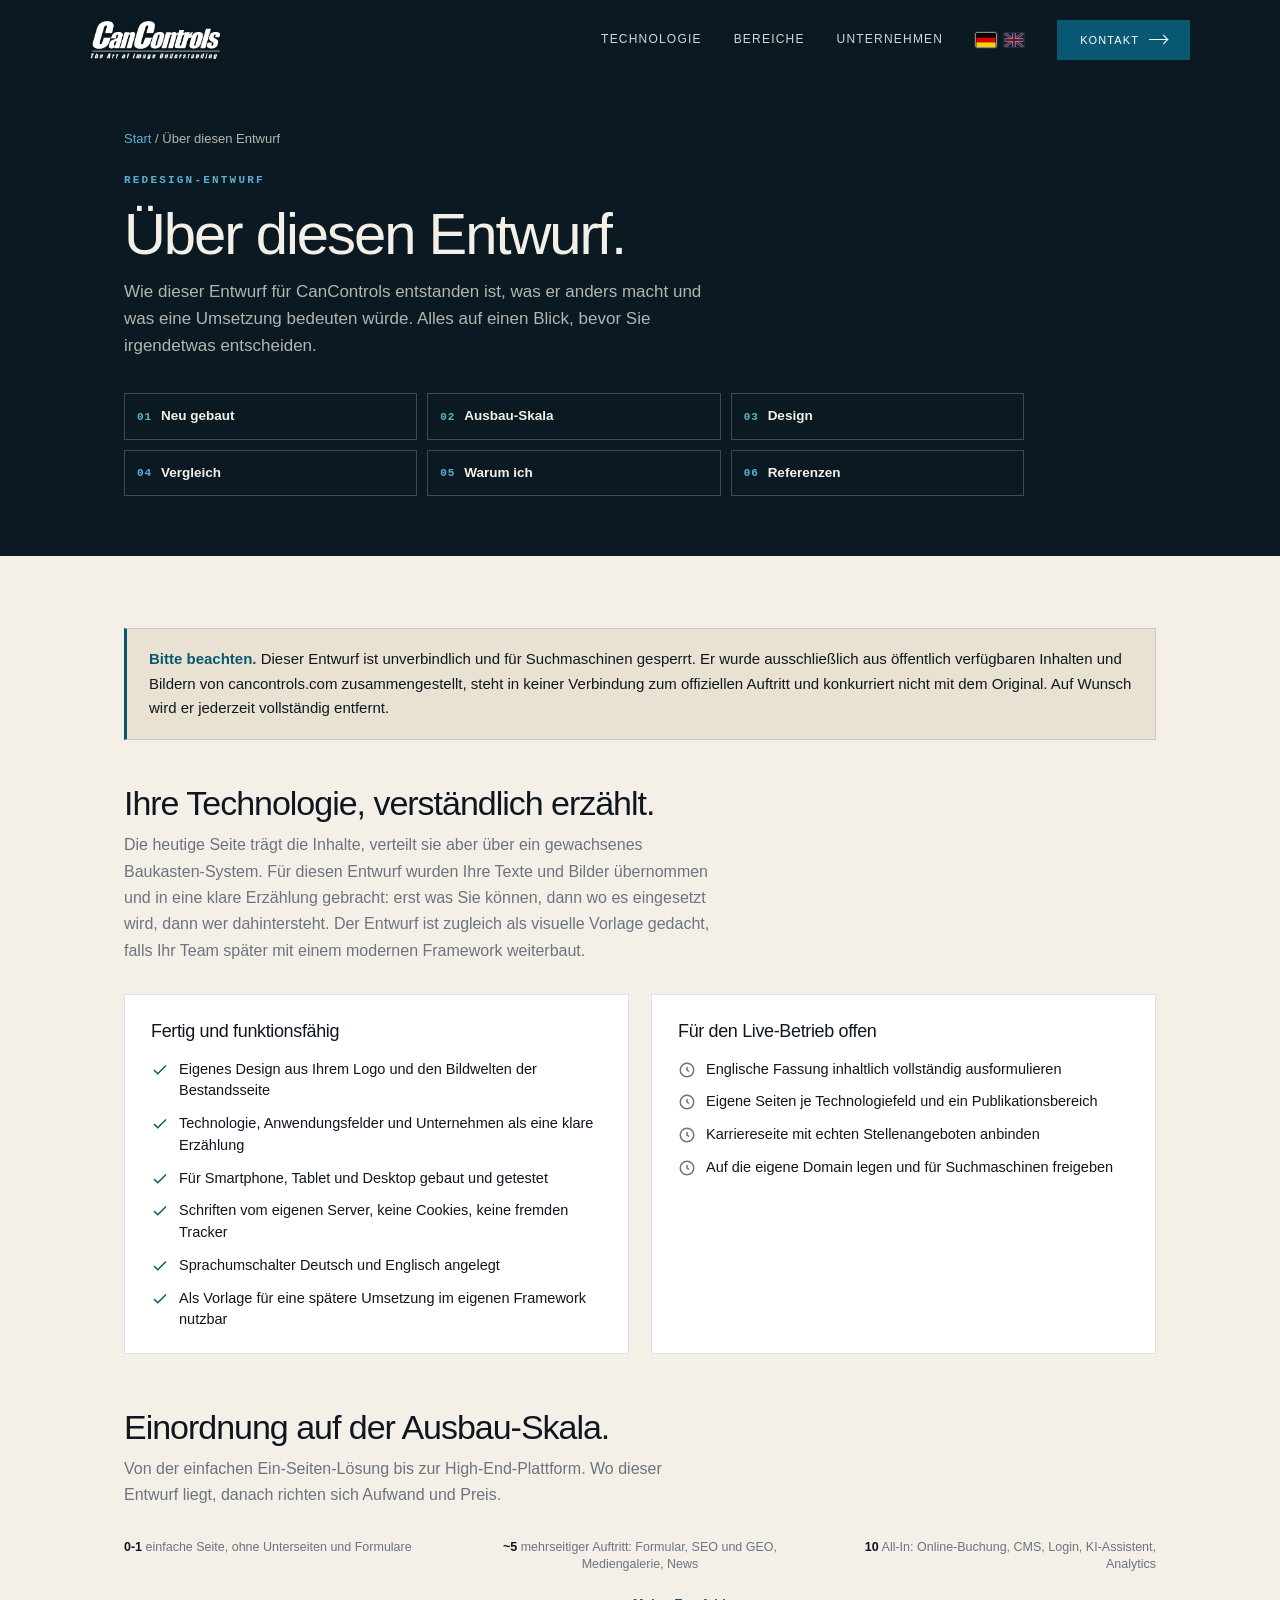
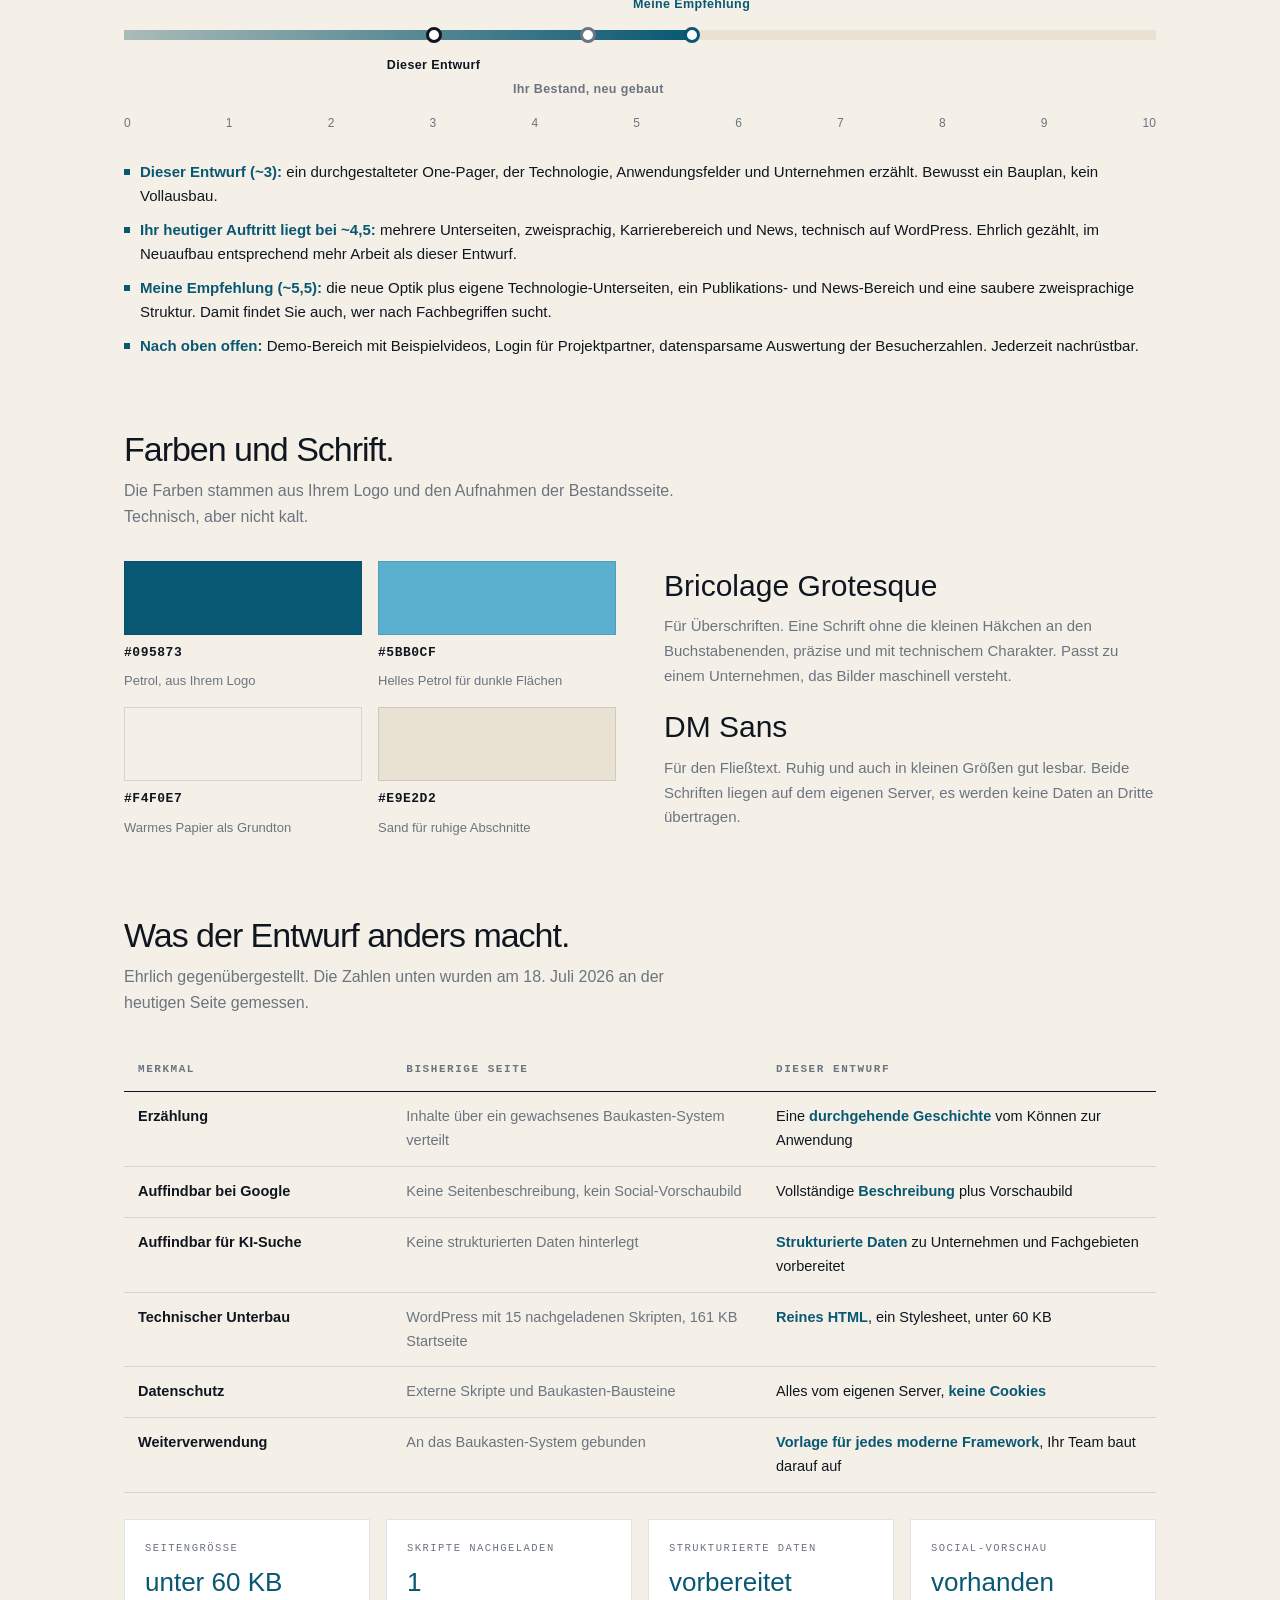
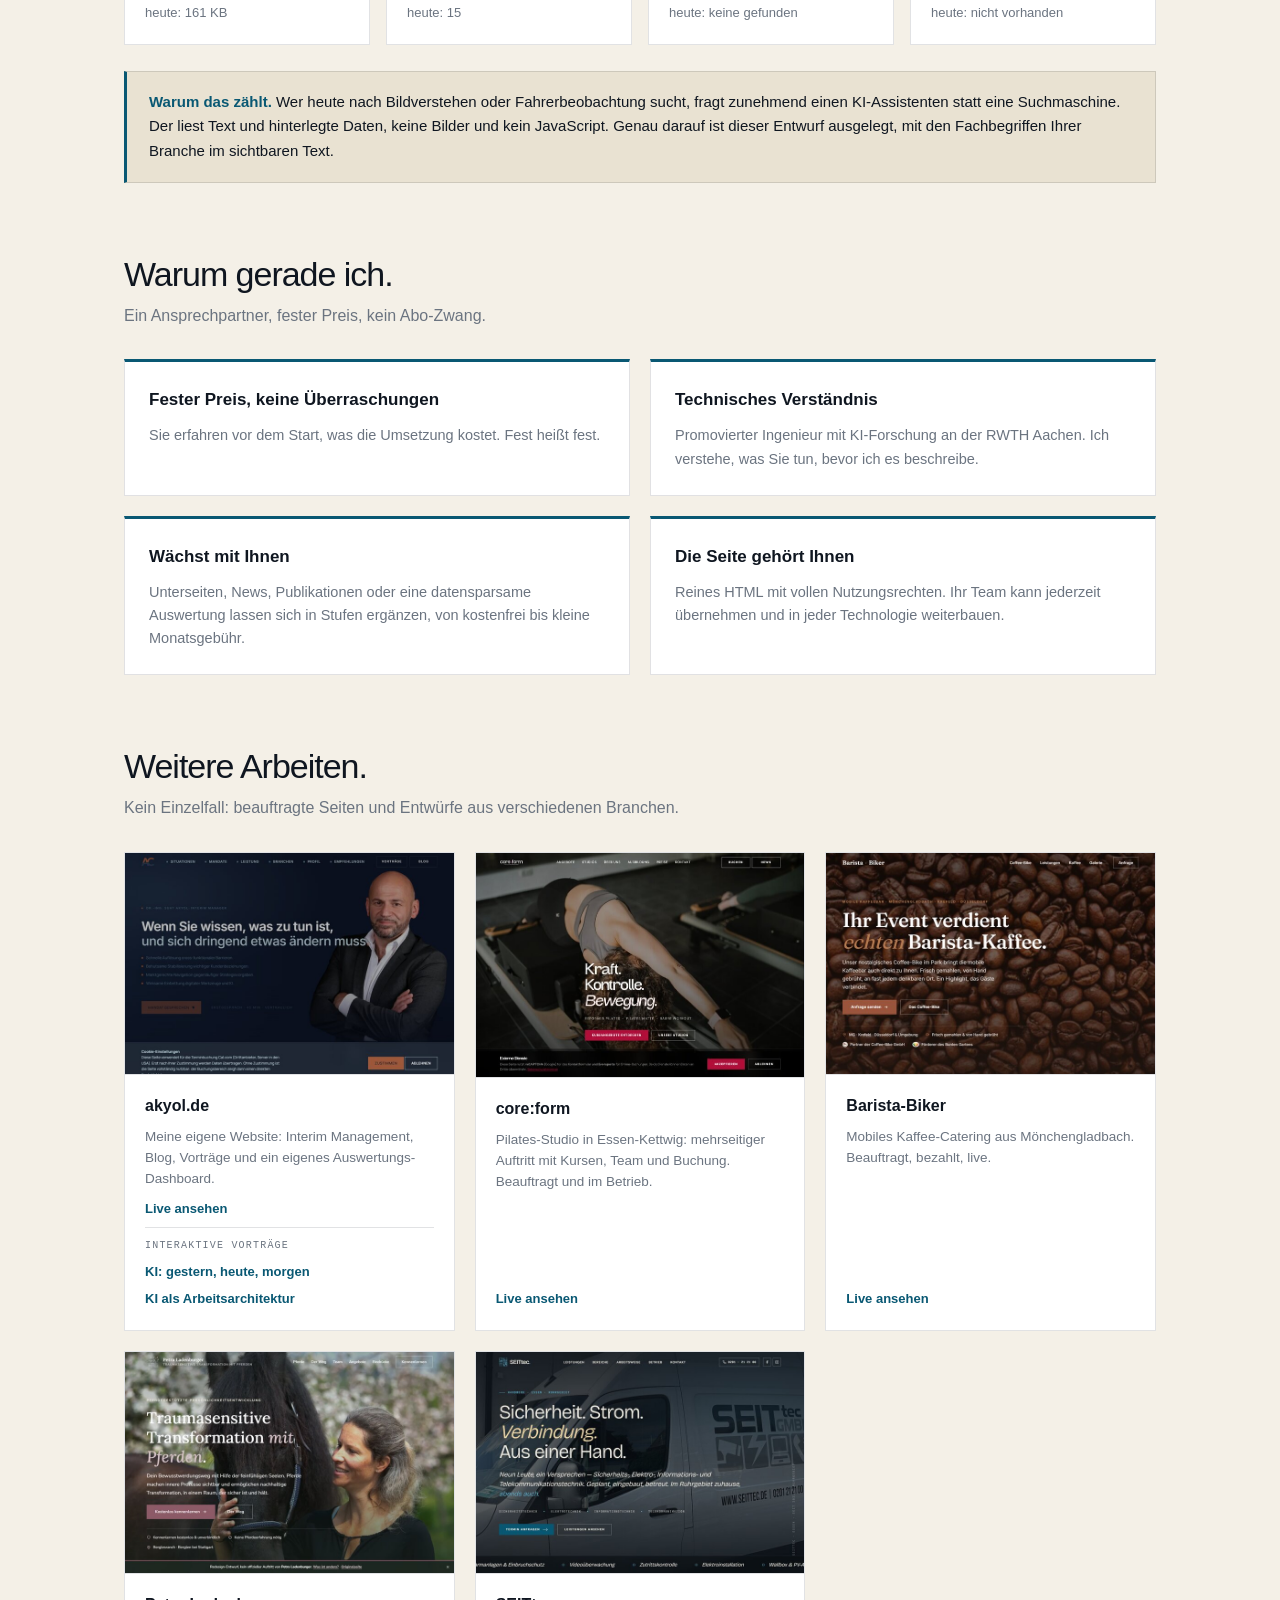
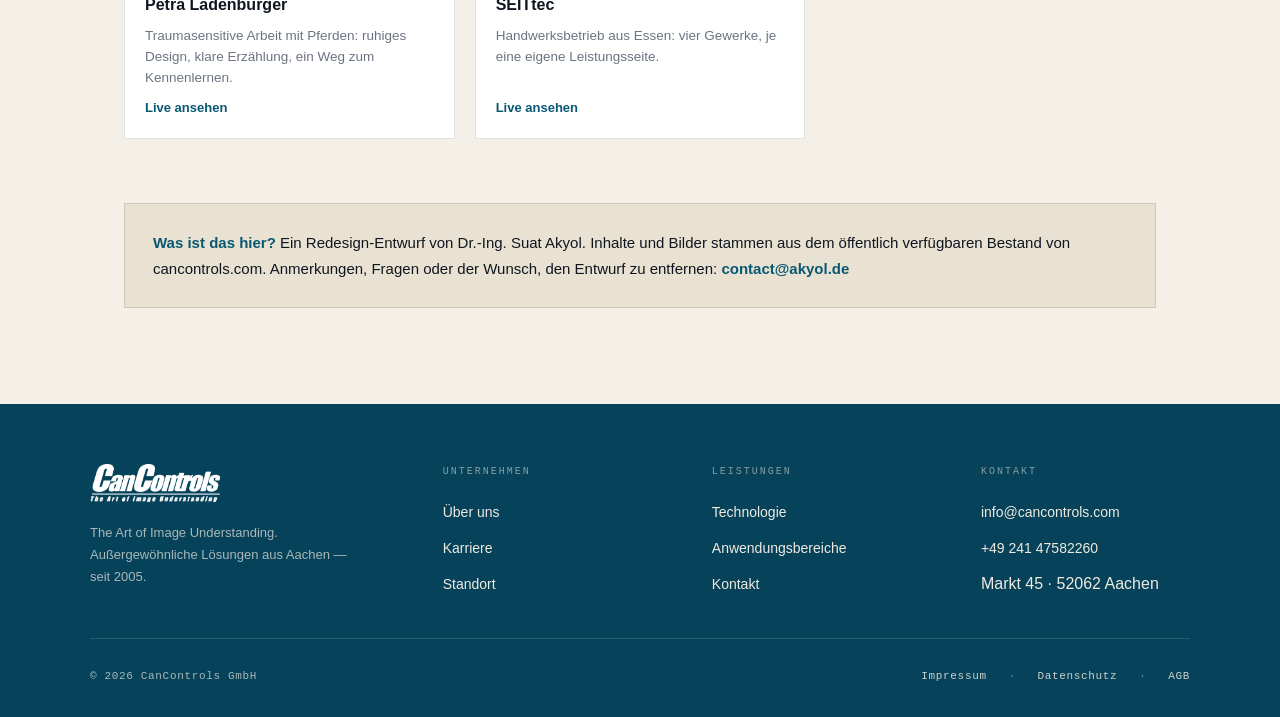
==== commit 23a90051: "Ausbau-Skala: Stufen positionsverankert (auch mobil), Label-Zonen ohne Ueberlappung, Randversatz, to" ====
--- a/hinweise.html
+++ b/hinweise.html
@@ -26,7 +26,7 @@
 .toc a{display:flex;align-items:center;gap:9px;border:1px solid rgba(244,240,231,.22);color:#F4F0E7;text-decoration:none;font-size:13.5px;font-weight:600;padding:11px 12px;transition:background .3s ease,border-color .3s ease}
 .toc a:hover{background:rgba(255,255,255,.08);border-color:#5BB0CF}
 .toc .num{font-family:'JetBrains Mono',ui-monospace,monospace;color:#5BB0CF;font-size:11px;font-weight:700;letter-spacing:.08em}
-.toc-top{position:fixed;right:22px;bottom:74px;z-index:90;width:46px;height:46px;background:#0B1A22;border:1px solid rgba(244,240,231,.22);color:#fff;cursor:pointer;display:flex;align-items:center;justify-content:center;opacity:0;pointer-events:none;transition:opacity .3s ease}
+.toc-top{position:fixed;right:12px;bottom:84px;z-index:90;width:38px;height:38px;background:#0B1A22;border:1px solid rgba(244,240,231,.22);color:#fff;cursor:pointer;display:flex;align-items:center;justify-content:center;opacity:0;pointer-events:none;transition:opacity .3s ease}
 .toc-top.show{opacity:1;pointer-events:auto}
 .toc-top:hover{background:#095873}
 .toc-top svg{width:18px;height:18px}
@@ -50,24 +50,43 @@
 
 /* Ausbau-Skala */
 .scale{margin-top:54px}
-.scale__caps{display:flex;justify-content:space-between;gap:14px;font-size:13px;color:#6B7480;margin-bottom:14px}
+
+/* ===== Ausbau-Skala (Suat 18.07.: Stufen positionsverankert, Labels ohne Ueberlappung) ===== */
+.scale__caps{display:flex;justify-content:space-between;align-items:flex-start;gap:10px;font-size:12.5px;line-height:1.4;color:#6B7480;margin-bottom:10px}
+.scale__caps>span{flex:1 1 0;min-width:0}
 .scale__caps .mid{text-align:center}
 .scale__caps .end{text-align:right}
-.scale__caps b{color:#0F1620}
-.scale__track{position:relative;height:10px;background:#E9E2D2;margin:34px 0 6px}
+.scale__caps b{color:#0F1620;white-space:nowrap}
+.scale__track{position:relative;height:10px;margin-top:56px;background:#E9E2D2;margin:56px 0 0}
 .scale__fill{position:absolute;left:0;top:0;bottom:0;background:linear-gradient(90deg,rgba(9,88,115,.28),#095873)}
 .scale__mk{position:absolute;top:50%}
-.scale__mk i{position:absolute;left:0;top:0;transform:translate(-50%,-50%);width:16px;height:16px;background:#fff;border:3px solid #0F1620}
+.scale__mk i{position:absolute;left:0;top:0;transform:translate(-50%,-50%);width:16px;height:16px;background:#fff;border:3px solid #0F1620;border-radius:50%}
 .scale__mk--rec i{border-color:#095873}
-.scale__lab{position:absolute;left:0;transform:translateX(-50%);white-space:nowrap;font-size:12.5px;font-weight:700;letter-spacing:.04em}
-.scale__mk--now .scale__lab{top:16px;color:#0F1620}
-.scale__mk--ist .scale__lab{top:36px;color:#6B7480}
-.scale__mk--rec .scale__lab{bottom:16px;color:#095873}
-.scale__nums{display:flex;justify-content:space-between;font-size:12px;color:#6B7480;margin-top:36px}
-.scale__why{list-style:none;margin:28px 0 0;padding:0;display:flex;flex-direction:column;gap:10px;font-size:15px;line-height:1.6;color:#0F1620}
+.scale__lab{position:absolute;left:0;transform:translateX(-50%);white-space:nowrap;font-size:12.5px;font-weight:700;letter-spacing:.03em}
+/* drei getrennte Zonen - nichts liegt uebereinander */
+.scale__mk--rec .scale__lab{bottom:20px;color:#095873}
+.scale__mk--now .scale__lab{top:20px;color:#0F1620}
+.scale__mk--ist .scale__lab{top:44px;color:#6B7480}
+/* Randmarker: Label nach innen versetzen, damit es nicht aus dem Container laeuft */
+.scale__mk--edge-r .scale__lab{transform:translateX(-88%)}
+.scale__mk--edge-l .scale__lab{transform:translateX(-12%)}
+.scale__nums{display:flex;justify-content:space-between;font-size:12px;color:#6B7480;margin-top:74px}
+.scale--2mk .scale__nums{margin-top:52px}
+.scale__why{list-style:none;margin:26px 0 0;padding:0;display:flex;flex-direction:column;gap:10px;font-size:15px;line-height:1.6;color:#0F1620}
 .scale__why li{padding-left:16px;position:relative}
 .scale__why li::before{content:"";position:absolute;left:0;top:.62em;width:6px;height:6px;background:#095873}
 .scale__why b{color:#095873}
+@media(max-width:760px){
+  /* Stufen bleiben dreispaltig an der Skala verankert, nur kleiner */
+  .scale__caps{font-size:10.5px;gap:6px}
+  .scale__track{margin-top:84px}
+  .scale__lab{white-space:normal;width:96px;text-align:center;font-size:10.5px;line-height:1.25}
+  .scale__mk--edge-r .scale__lab{transform:translateX(-78%)}
+  .scale__mk--edge-l .scale__lab{transform:translateX(-22%)}
+  .scale__mk--ist .scale__lab{top:56px}
+  .scale__nums{font-size:10.5px;margin-top:100px}
+  .scale--2mk .scale__nums{margin-top:64px}
+}
 
 /* Design-System */
 .ds{display:grid;grid-template-columns:1fr 1fr;gap:48px;align-items:start}
@@ -122,8 +141,6 @@
   .h-cards,.ds,.why{grid-template-columns:1fr}
   .metrics{grid-template-columns:1fr 1fr}
   .refs{grid-template-columns:1fr}
-  .scale__caps{flex-direction:column;gap:5px}
-  .scale__caps .mid,.scale__caps .end{text-align:left}
   .cmp{font-size:13.5px}
   .cmp td:first-child{width:34%}
 }
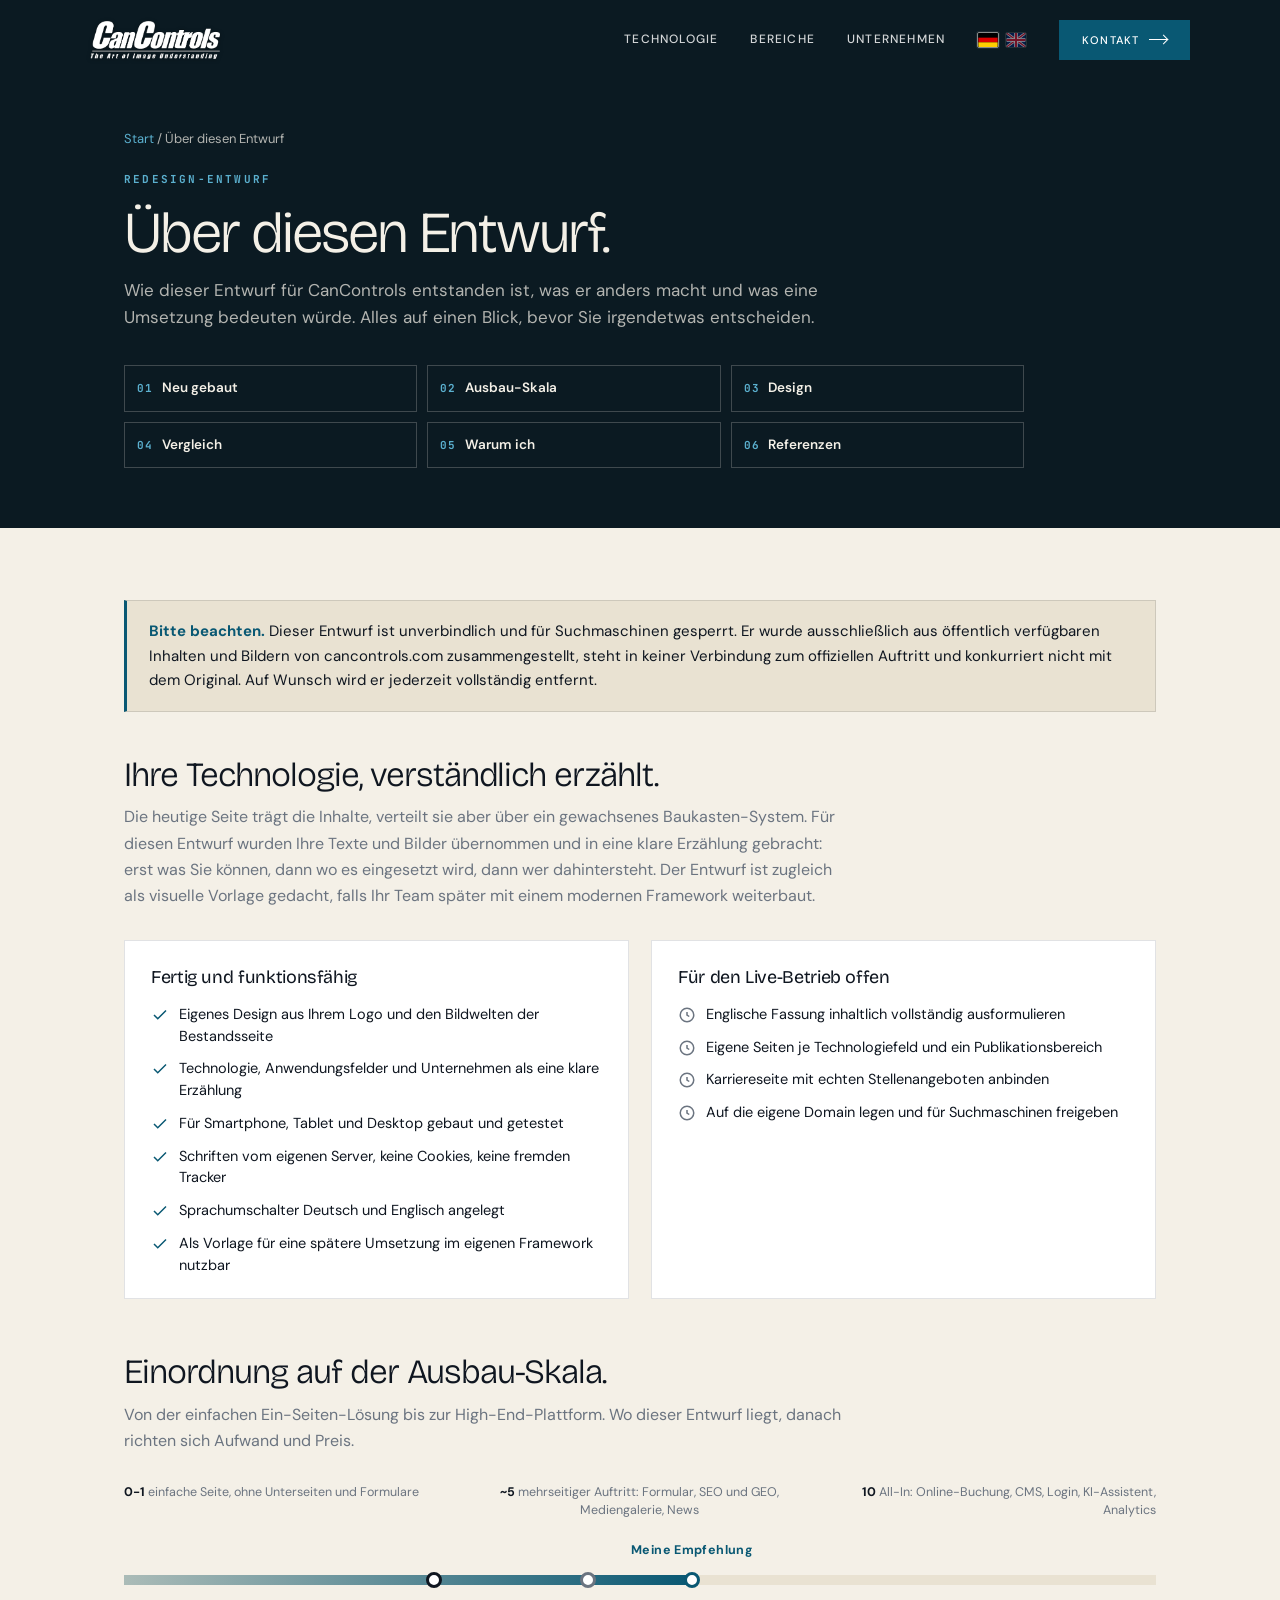
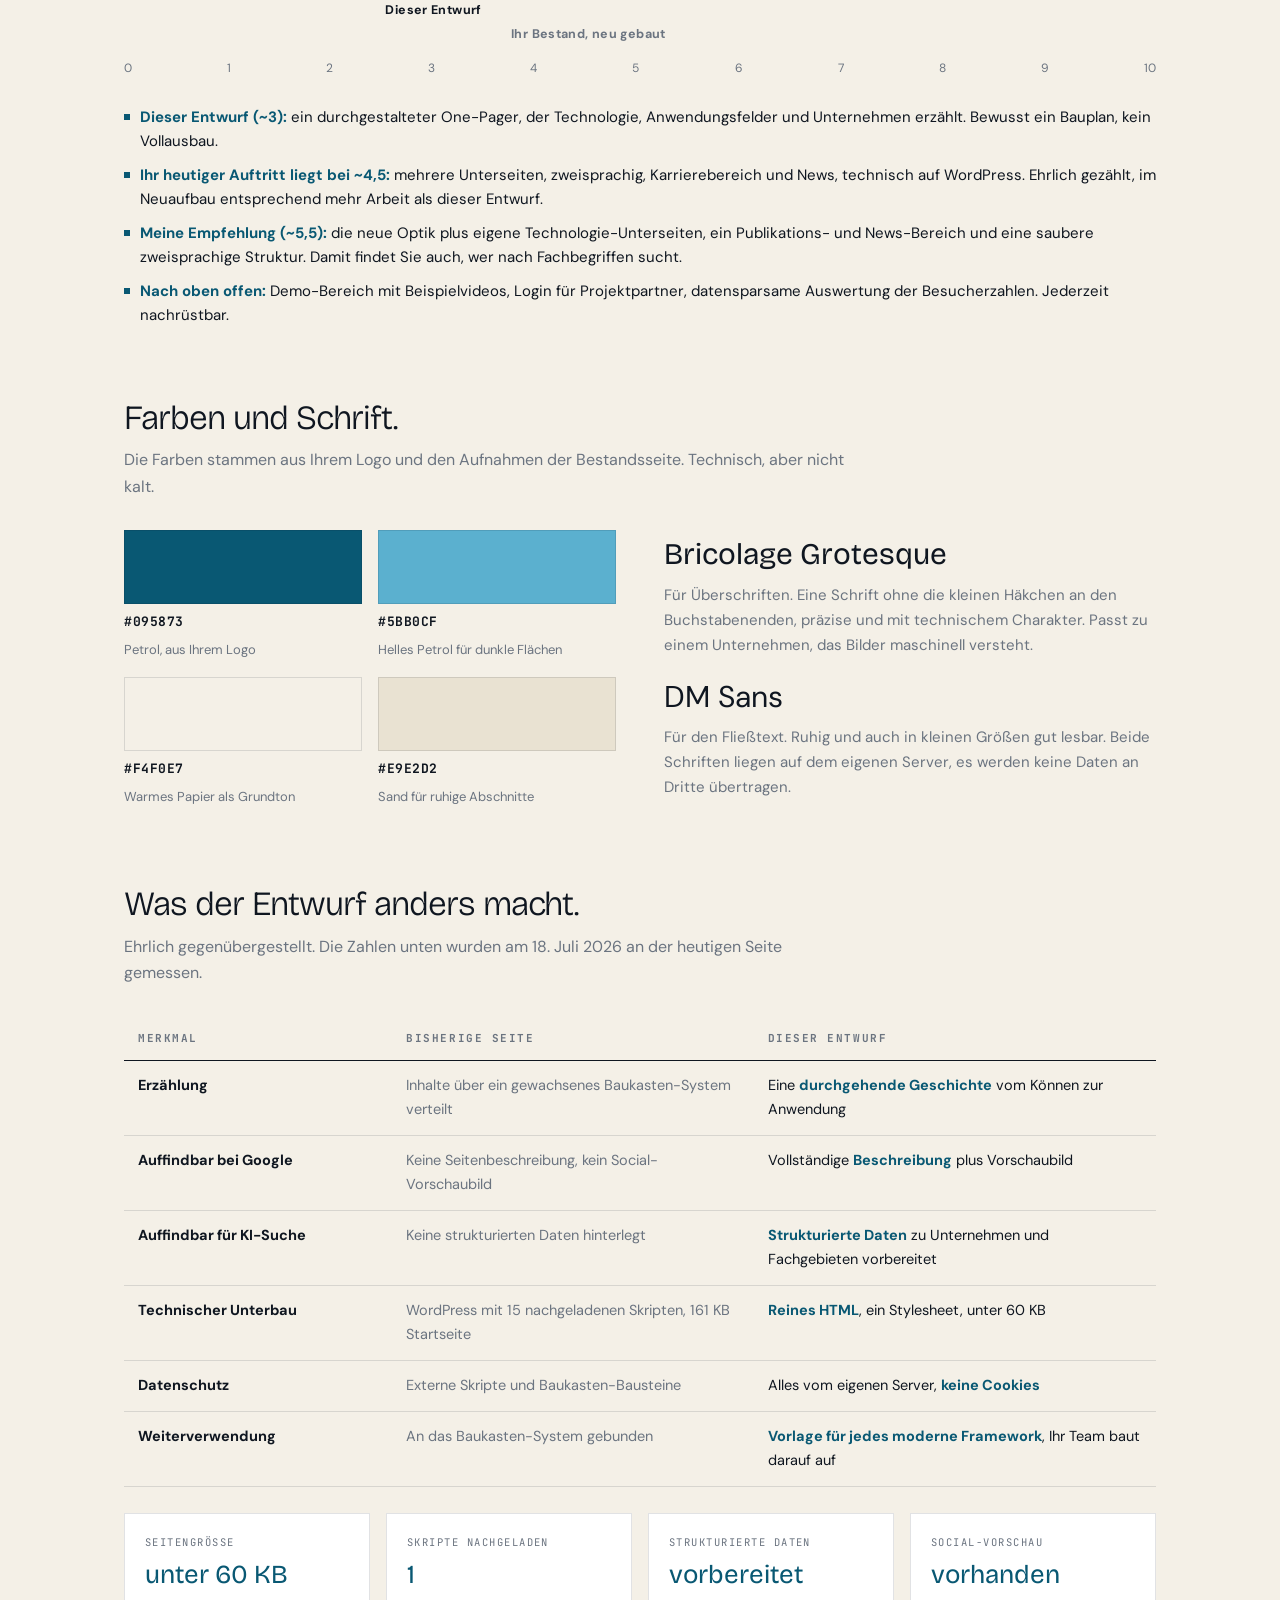
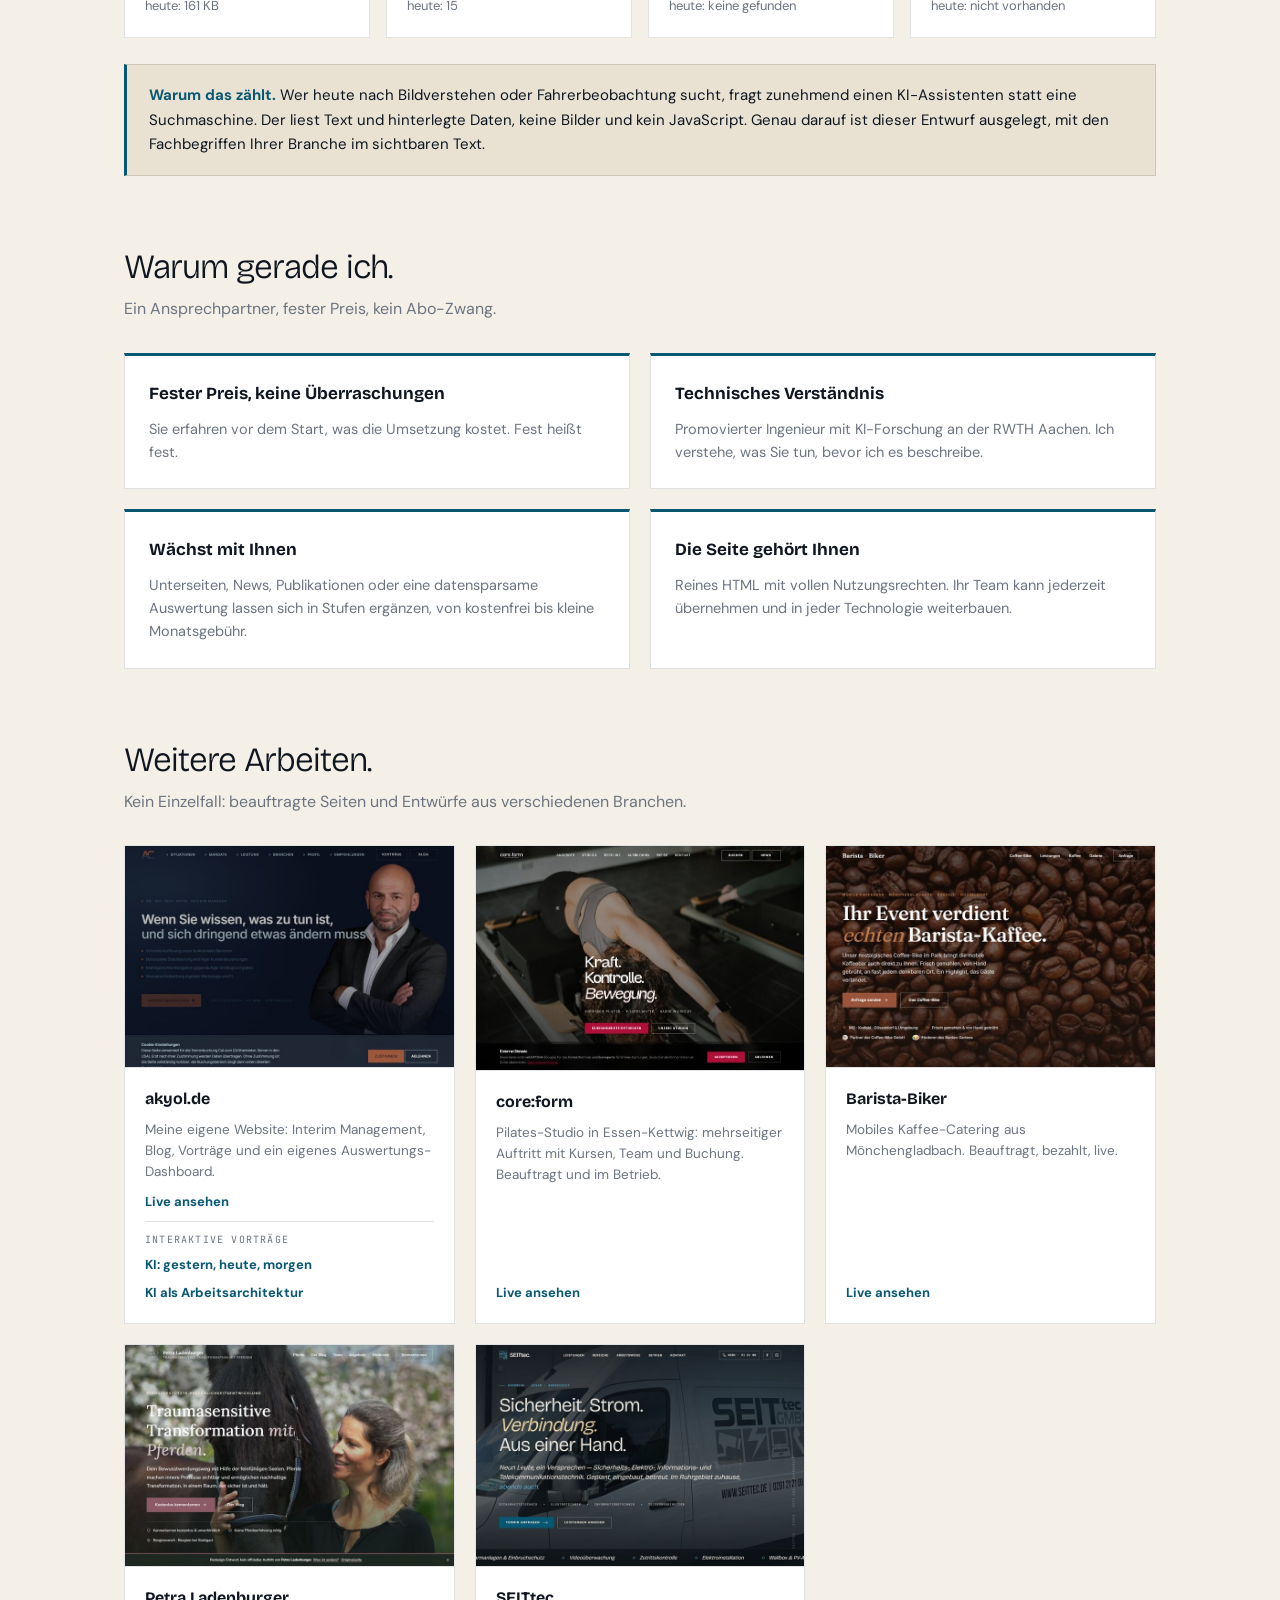
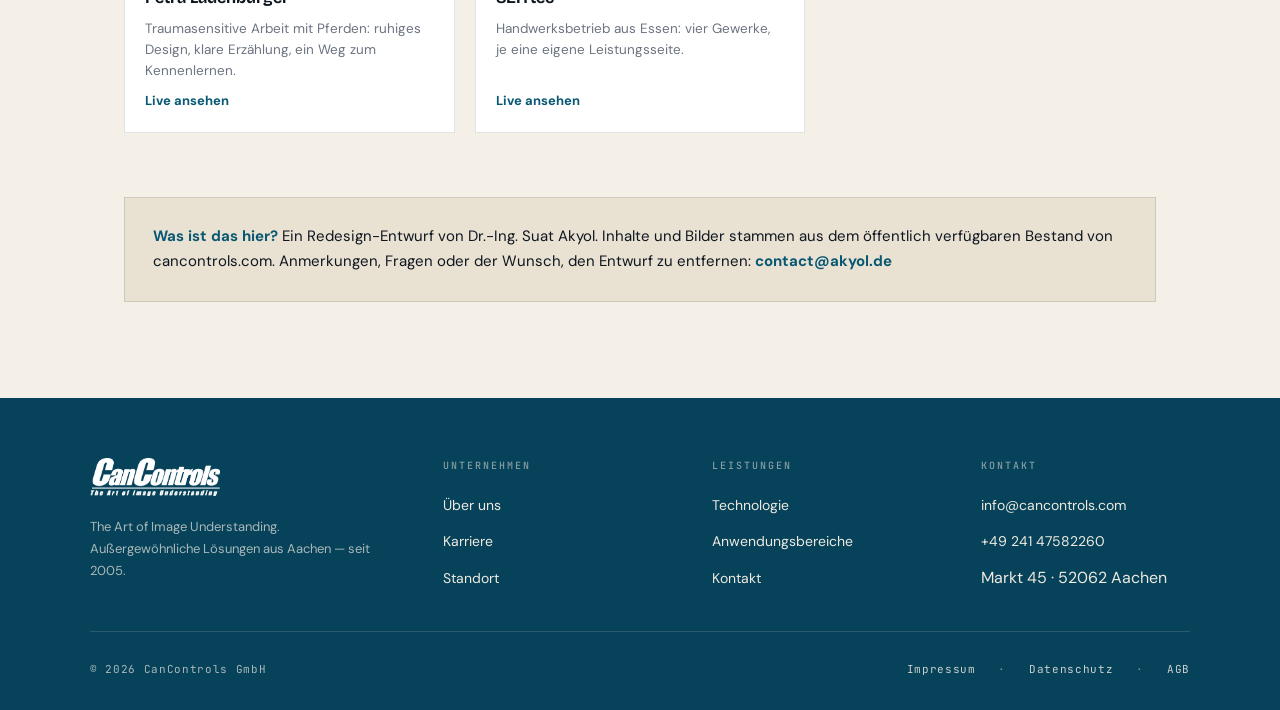
==== commit 97400496: "Pfade im Stylesheet korrigiert: Kachelbilder und Schriften laden wieder Bilder und Schriften in css/" ====
--- a/hinweise.html
+++ b/hinweise.html
@@ -8,13 +8,10 @@
 <link rel="icon" type="image/jpeg" href="media/CC-Logo-klein.jpg" />
 
 
-<link rel="stylesheet" href="css/site.css">
+<link rel="stylesheet" href="css/site.css?v=10">
 
 <style>
-/* ============================================================
-   HINWEISSEITE (Kit-Standard: Demonstrator-Hinweise.md)
-   Mini-ToC, Ausbau-Skala, Design-System, Vergleich, Referenzen
-   ============================================================ */
+
 .h-sub{background:#0B1A22;color:#F4F0E7;padding:128px 0 60px}
 .h-sub__crumb{font-size:13px;color:rgba(244,240,231,.72);margin-bottom:16px}
 .h-sub__crumb a{color:#5BB0CF;text-decoration:none}
@@ -51,7 +48,7 @@
 /* Ausbau-Skala */
 .scale{margin-top:54px}
 
-/* ===== Ausbau-Skala (Suat 18.07.: Stufen positionsverankert, Labels ohne Ueberlappung) ===== */
+
 .scale__caps{display:flex;justify-content:space-between;align-items:flex-start;gap:10px;font-size:12.5px;line-height:1.4;color:#6B7480;margin-bottom:10px}
 .scale__caps>span{flex:1 1 0;min-width:0}
 .scale__caps .mid{text-align:center}
@@ -144,6 +141,17 @@
   .cmp{font-size:13.5px}
   .cmp td:first-child{width:34%}
 }
+
+
+@media(max-width:680px){
+  .cmp,.cmp tbody,.cmp tr,.cmp td{display:block;width:100%}
+  .cmp thead{display:none}
+  .cmp tr{border:1px solid rgba(15,22,32,.12);background:#fff;padding:14px 16px;margin-bottom:14px}
+  .cmp td{border:0;padding:5px 0}
+  .cmp td:first-child{width:auto;font-size:15.5px;padding-bottom:8px}
+  .cmp td:not(:first-child)::before{content:attr(data-l);display:block;font-size:10px;letter-spacing:.14em;text-transform:uppercase;color:#6B7480;margin-bottom:3px}
+  .metrics{grid-template-columns:1fr 1fr}
+}
 </style>
 </head>
 <body data-screen-label="CanControls Home">
@@ -316,12 +324,12 @@
     <table class="cmp">
       <thead><tr><th>Merkmal</th><th>Bisherige Seite</th><th>Dieser Entwurf</th></tr></thead>
       <tbody>
-            <tr><td>Erzählung</td><td class="alt">Inhalte über ein gewachsenes Baukasten-System verteilt</td><td class="neu">Eine <b>durchgehende Geschichte</b> vom Können zur Anwendung</td></tr>
-            <tr><td>Auffindbar bei Google</td><td class="alt">Keine Seitenbeschreibung, kein Social-Vorschaubild</td><td class="neu">Vollständige <b>Beschreibung</b> plus Vorschaubild</td></tr>
-            <tr><td>Auffindbar für KI-Suche</td><td class="alt">Keine strukturierten Daten hinterlegt</td><td class="neu"><b>Strukturierte Daten</b> zu Unternehmen und Fachgebieten vorbereitet</td></tr>
-            <tr><td>Technischer Unterbau</td><td class="alt">WordPress mit 15 nachgeladenen Skripten, 161 KB Startseite</td><td class="neu"><b>Reines HTML</b>, ein Stylesheet, unter 60 KB</td></tr>
-            <tr><td>Datenschutz</td><td class="alt">Externe Skripte und Baukasten-Bausteine</td><td class="neu">Alles vom eigenen Server, <b>keine Cookies</b></td></tr>
-            <tr><td>Weiterverwendung</td><td class="alt">An das Baukasten-System gebunden</td><td class="neu"><b>Vorlage für jedes moderne Framework</b>, Ihr Team baut darauf auf</td></tr>
+            <tr><td>Erzählung</td><td class="alt" data-l="Bisherige Seite">Inhalte über ein gewachsenes Baukasten-System verteilt</td><td class="neu" data-l="Dieser Entwurf">Eine <b>durchgehende Geschichte</b> vom Können zur Anwendung</td></tr>
+            <tr><td>Auffindbar bei Google</td><td class="alt" data-l="Bisherige Seite">Keine Seitenbeschreibung, kein Social-Vorschaubild</td><td class="neu" data-l="Dieser Entwurf">Vollständige <b>Beschreibung</b> plus Vorschaubild</td></tr>
+            <tr><td>Auffindbar für KI-Suche</td><td class="alt" data-l="Bisherige Seite">Keine strukturierten Daten hinterlegt</td><td class="neu" data-l="Dieser Entwurf"><b>Strukturierte Daten</b> zu Unternehmen und Fachgebieten vorbereitet</td></tr>
+            <tr><td>Technischer Unterbau</td><td class="alt" data-l="Bisherige Seite">WordPress mit 15 nachgeladenen Skripten, 161 KB Startseite</td><td class="neu" data-l="Dieser Entwurf"><b>Reines HTML</b>, ein Stylesheet, unter 60 KB</td></tr>
+            <tr><td>Datenschutz</td><td class="alt" data-l="Bisherige Seite">Externe Skripte und Baukasten-Bausteine</td><td class="neu" data-l="Dieser Entwurf">Alles vom eigenen Server, <b>keine Cookies</b></td></tr>
+            <tr><td>Weiterverwendung</td><td class="alt" data-l="Bisherige Seite">An das Baukasten-System gebunden</td><td class="neu" data-l="Dieser Entwurf"><b>Vorlage für jedes moderne Framework</b>, Ihr Team baut darauf auf</td></tr>
       </tbody>
     </table>
     <div class="metrics">
--- a/css/site.css
+++ b/css/site.css
@@ -1,28 +1,28 @@
 
 @font-face {
   font-family: 'Bricolage Grotesque';
-  src: url('fonts/bricolage-grotesque-latin-opsz-normal.woff2') format('woff2-variations');
+  src: url('../fonts/bricolage-grotesque-latin-opsz-normal.woff2') format('woff2-variations');
   font-weight: 200 800;
   font-style: normal;
   font-display: swap;
 }
 @font-face {
   font-family: 'DM Sans';
-  src: url('fonts/dm-sans-latin-wght-normal.woff2') format('woff2-variations');
+  src: url('../fonts/dm-sans-latin-wght-normal.woff2') format('woff2-variations');
   font-weight: 100 1000;
   font-style: normal;
   font-display: swap;
 }
 @font-face {
   font-family: 'DM Sans';
-  src: url('fonts/dm-sans-latin-wght-italic.woff2') format('woff2-variations');
+  src: url('../fonts/dm-sans-latin-wght-italic.woff2') format('woff2-variations');
   font-weight: 100 1000;
   font-style: italic;
   font-display: swap;
 }
 @font-face {
   font-family: 'JetBrains Mono';
-  src: url('fonts/jetbrains-mono-latin-wght-normal.woff2') format('woff2-variations');
+  src: url('../fonts/jetbrains-mono-latin-wght-normal.woff2') format('woff2-variations');
   font-weight: 100 800;
   font-style: normal;
   font-display: swap;
@@ -597,17 +597,17 @@
 .kurs-card--skills p{color:var(--on-dark-mute)}
 .kurs-card--skills .kurs-card__more{color:var(--on-dark)}
 
-.m-face::before{background-image:url("media/Gesichtsanalyse.jpg")}
-.m-gesture::before{background-image:url("media/Gestenanalyse.jpg")}
-.m-person::before{background-image:url("media/Personenanalyse.jpg")}
-.m-surface::before{background-image:url("media/Oberflaechenanalyse.jpg")}
-.m-auto::before{background-image:url("media/Automobilbau.jpg")}
-.m-luft::before{background-image:url("media/Luft-und-Raumfahrt.jpg")}
-.m-medizin::before{background-image:url("media/Medizin.jpg")}
-.m-strasse::before{background-image:url("media/Strassenwesen.jpg")}
-.m-unter::before{background-image:url("media/Unterhaltung.jpg")}
-.m-expo::before{background-image:url("media/Exponate.jpg")}
-.m-sicher::before{background-image:url("media/Sicherheit.jpg")}
+.m-face::before{background-image:url("../media/Gesichtsanalyse.jpg")}
+.m-gesture::before{background-image:url("../media/Gestenanalyse.jpg")}
+.m-person::before{background-image:url("../media/Personenanalyse.jpg")}
+.m-surface::before{background-image:url("../media/Oberflaechenanalyse.jpg")}
+.m-auto::before{background-image:url("../media/Automobilbau.jpg")}
+.m-luft::before{background-image:url("../media/Luft-und-Raumfahrt.jpg")}
+.m-medizin::before{background-image:url("../media/Medizin.jpg")}
+.m-strasse::before{background-image:url("../media/Strassenwesen.jpg")}
+.m-unter::before{background-image:url("../media/Unterhaltung.jpg")}
+.m-expo::before{background-image:url("../media/Exponate.jpg")}
+.m-sicher::before{background-image:url("../media/Sicherheit.jpg")}
 
 .bereich-grid{display:grid;grid-template-columns:repeat(4,1fr);gap:18px}
 .bereich-grid .kurs-card--feature{grid-column:span 2;grid-row:auto}
@@ -1062,3 +1062,6 @@
   .hero__content .container > *{opacity:1}
 }
 
+
+/* Ueberlauf-Schutz (18.07.) */
+html{overflow-x:clip}
